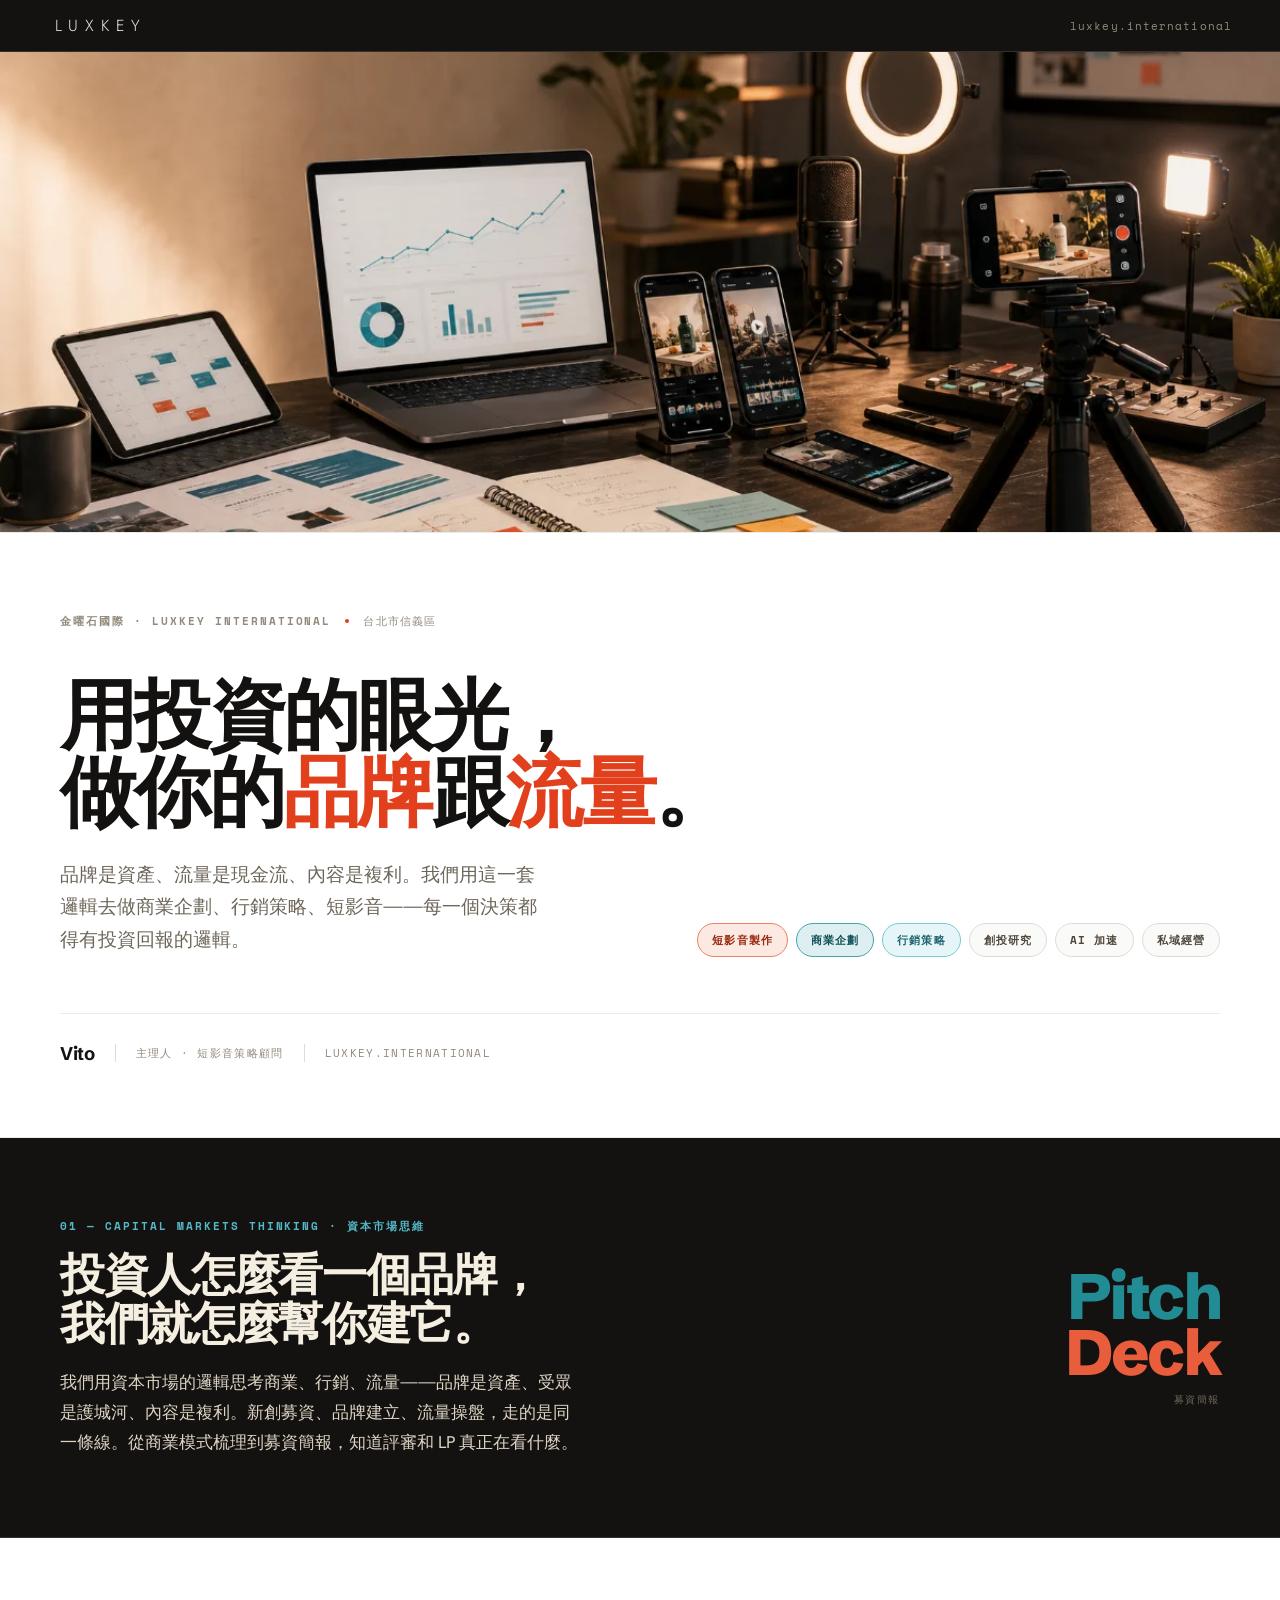
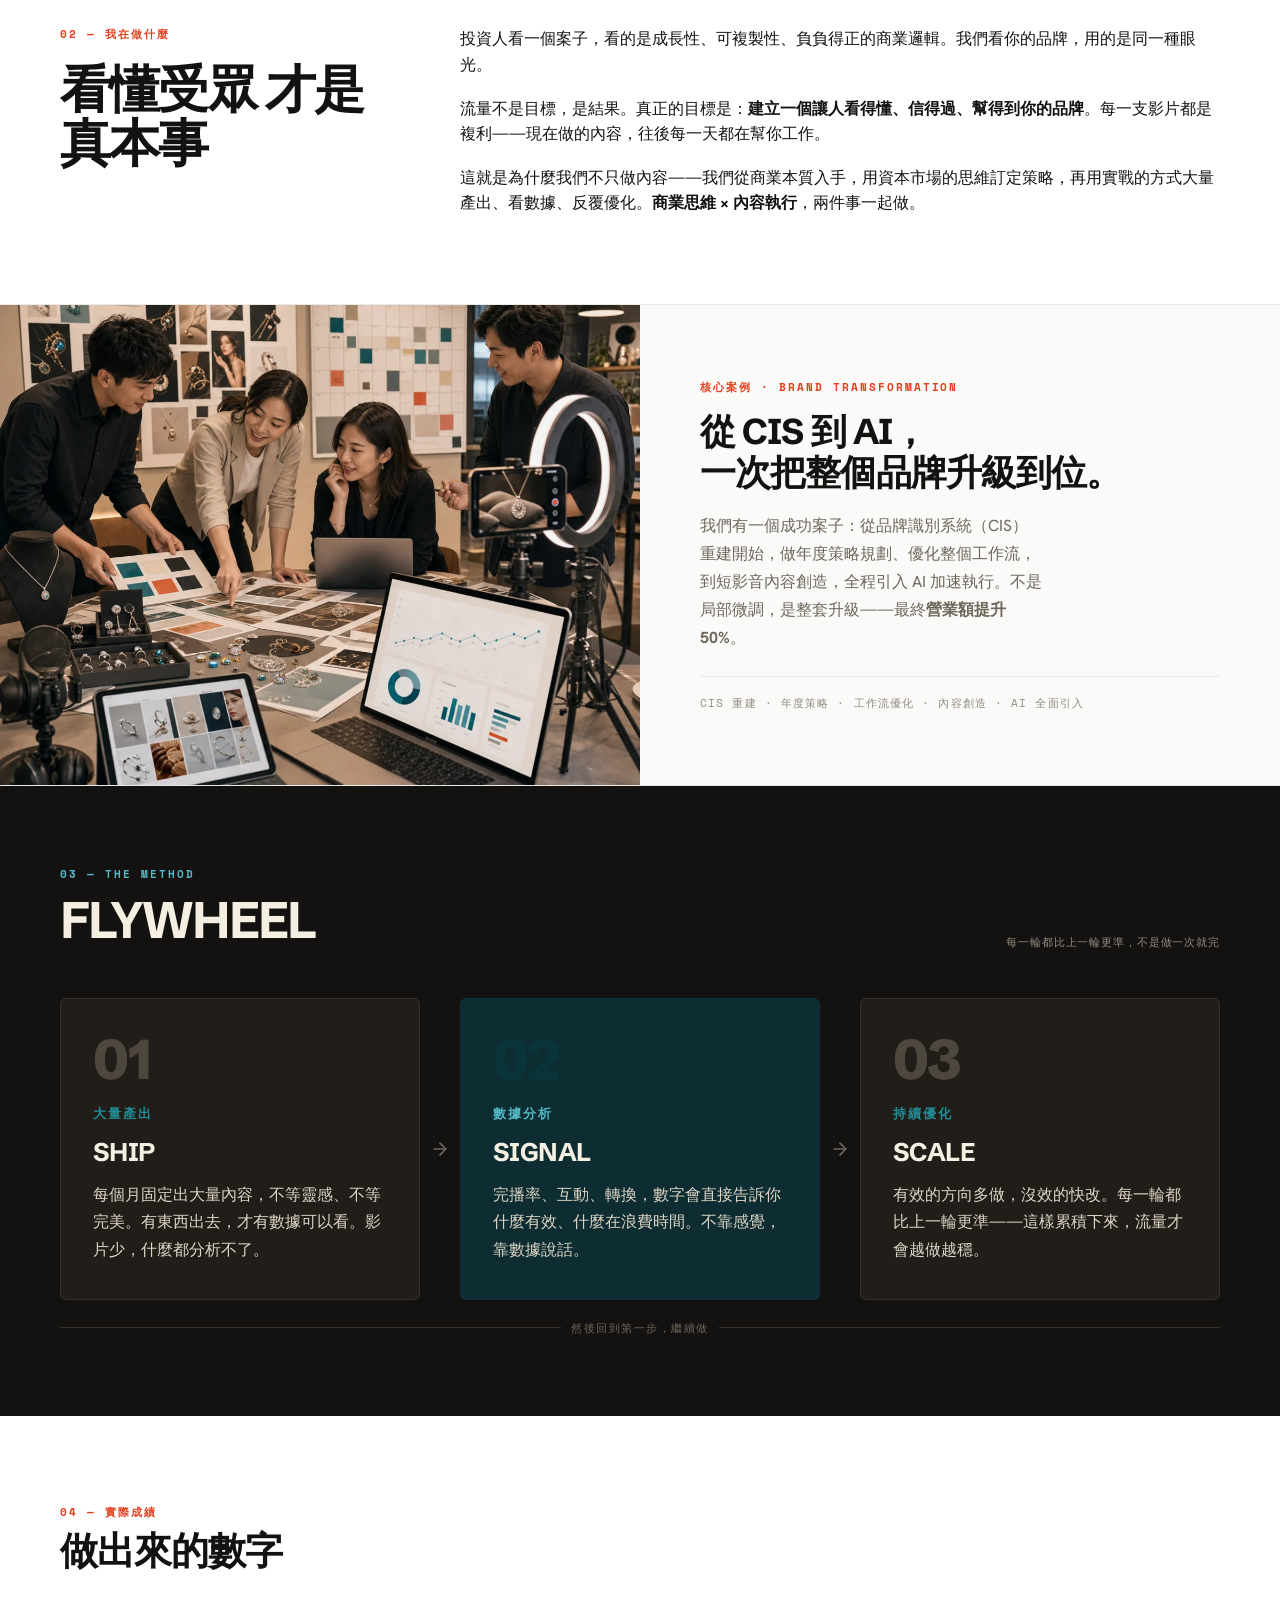
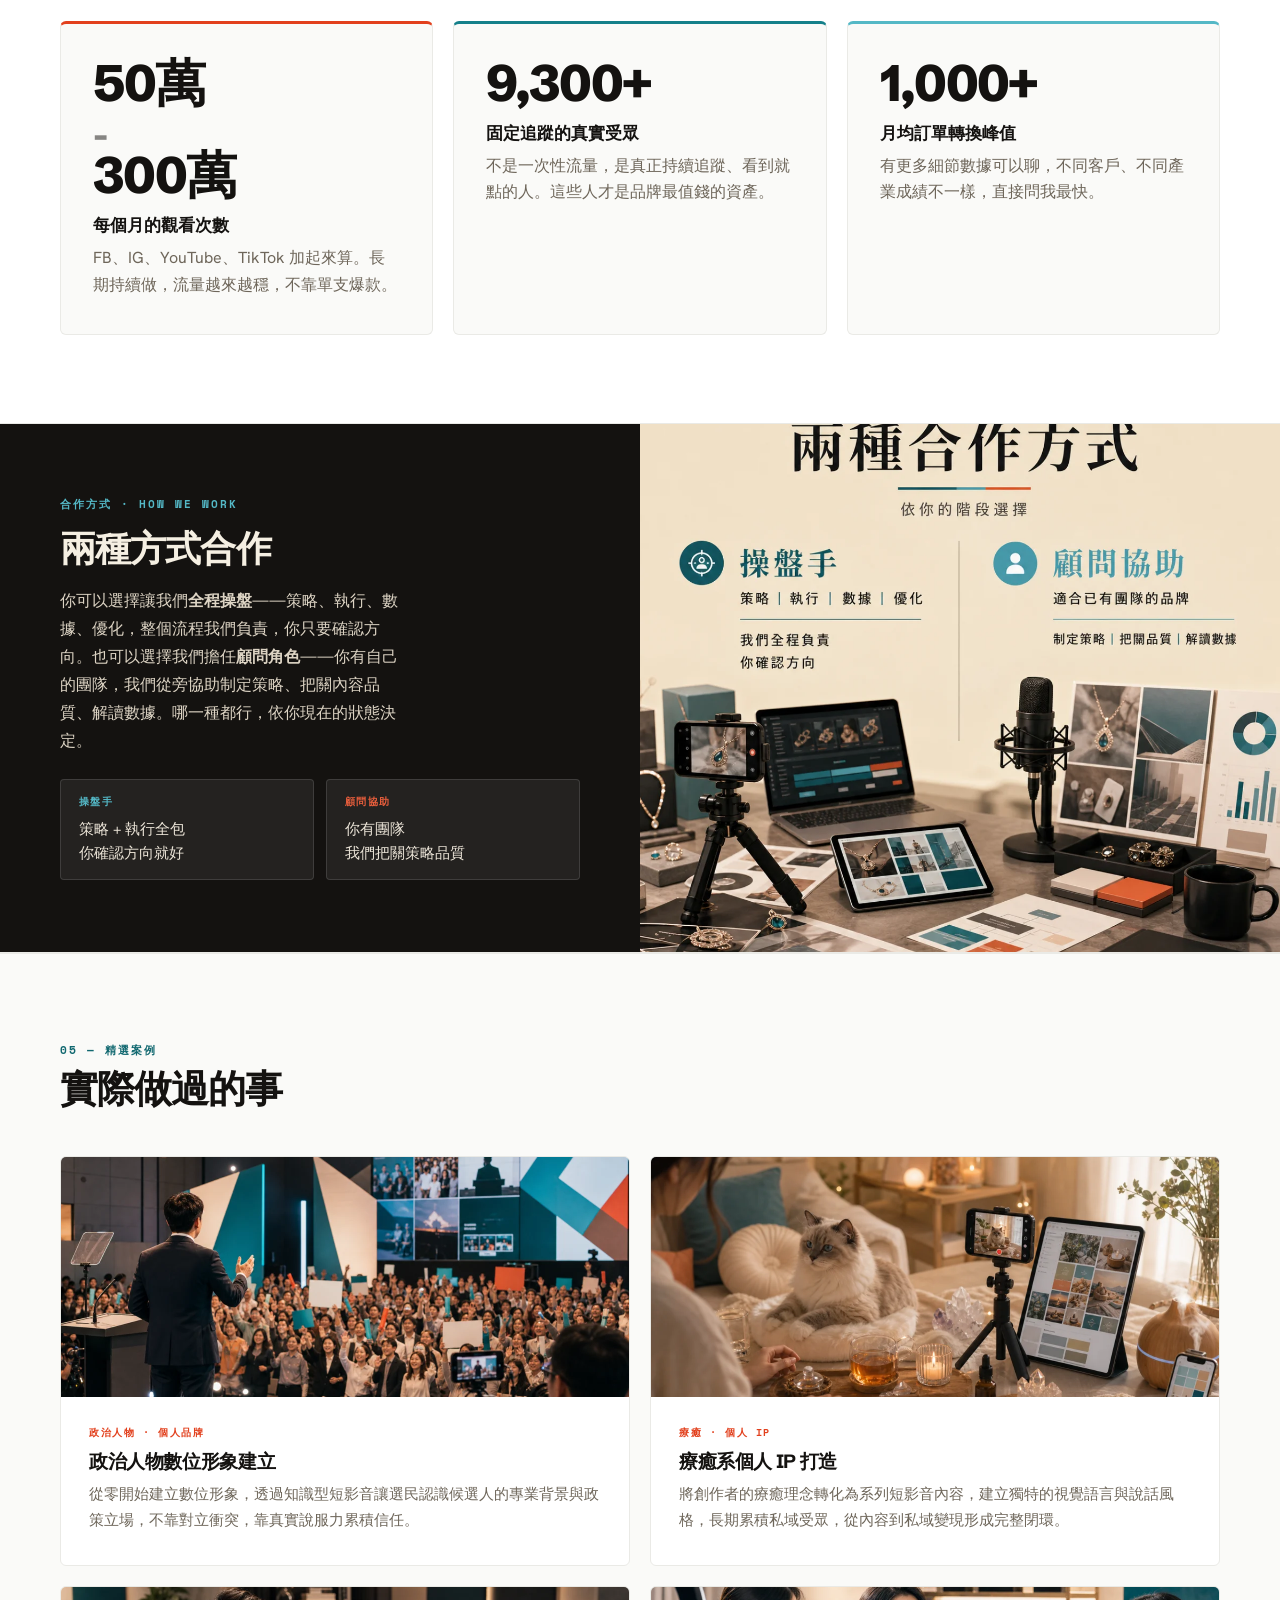
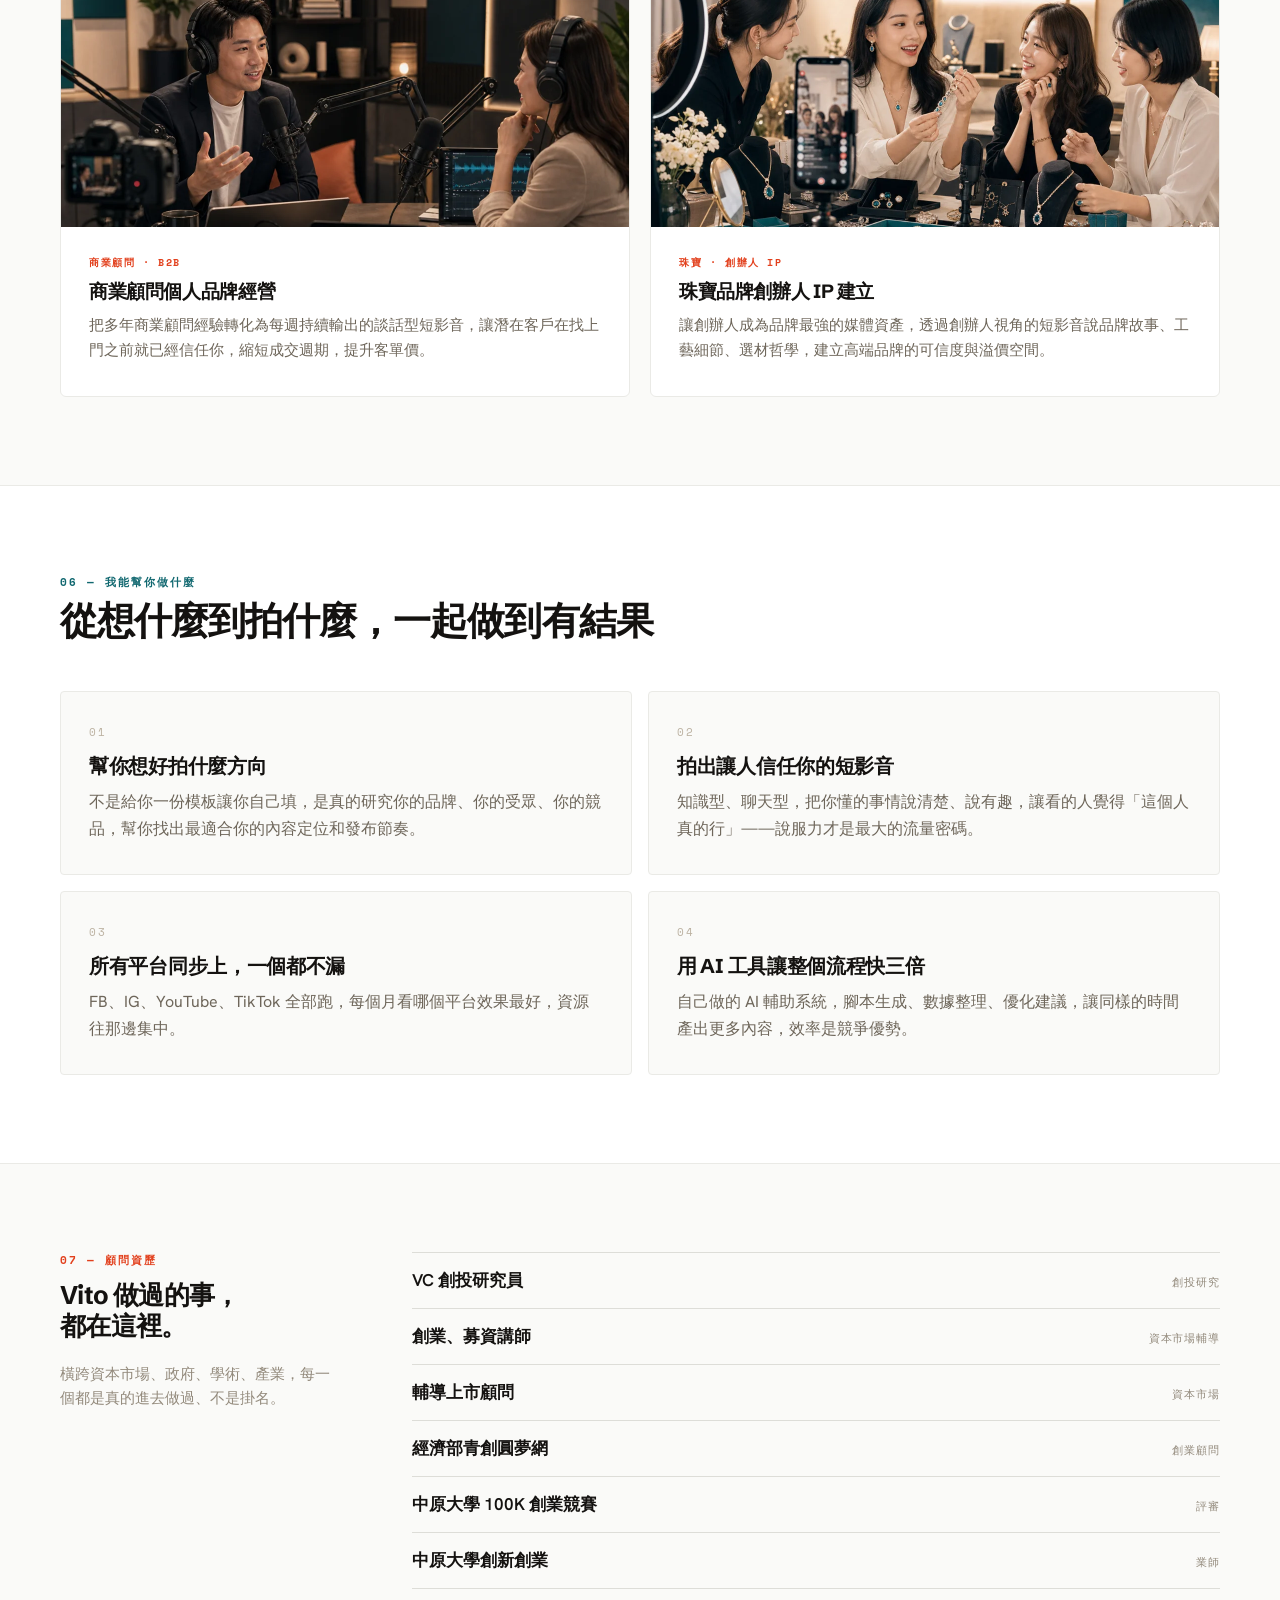
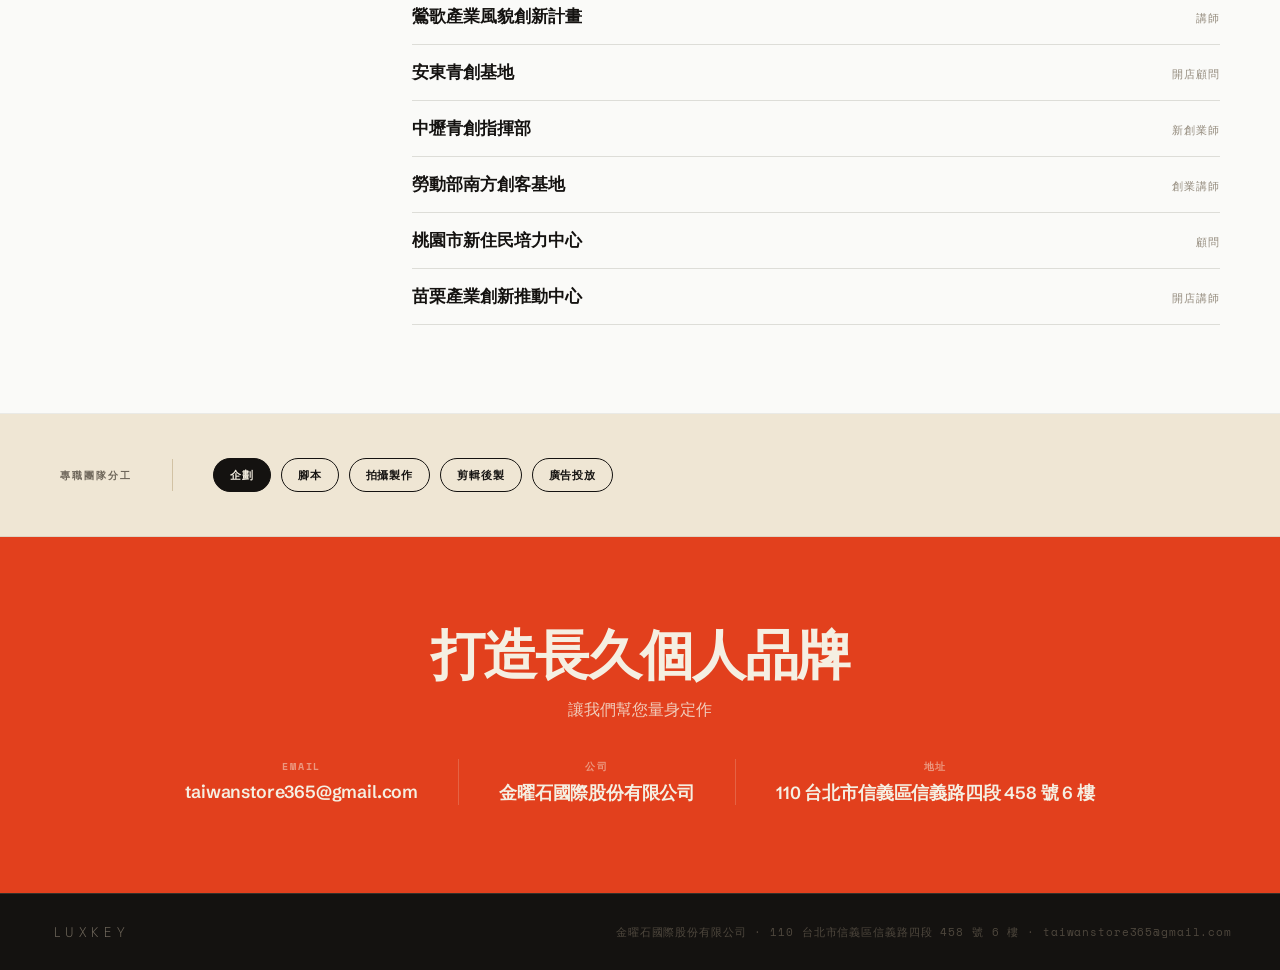
==== Vito - 個人簡歷-print.html @ 3314f4e6 "Add Vito 個人簡歷 single-page resume (LUXKEY design) Implements the handoff design for Vito's personal r" ====
<!DOCTYPE html>
<html lang="zh-TW">
<head>
  <meta charset="utf-8">
  <meta name="viewport" content="width=device-width, initial-scale=1">
  <title>Vito · 短影音策略顧問 · LUXKEY</title>
  <link rel="stylesheet" href="colors_and_type.css">
  <script src="image-slot.js"></script>
  <style>
    *, *::before, *::after { box-sizing: border-box; margin: 0; padding: 0; }
    html { scroll-behavior: smooth; }
    body { background: #fff; color: var(--ink-900); font-family: var(--font-sans); -webkit-font-smoothing: antialiased; }
    a { color: inherit; text-decoration: none; }

    /* MASTHEAD */
    .masthead { background: var(--ink-900); height: 52px; padding: 0 48px; display: flex; align-items: center; justify-content: space-between; border-bottom: 1px solid var(--ink-700); }
    .masthead__wm { font-family: var(--font-logo); font-weight: 300; font-size: 16px; letter-spacing: 0.42em; text-indent: 0.42em; color: var(--cream-50); }
    .masthead__link { font-family: var(--font-mono); font-size: 11px; letter-spacing: 0.10em; color: var(--ink-400); }

    /* HERO */
    .hero { padding: 80px 48px 72px; background: #fff; border-bottom: 1px solid #EAEAE6; }
    .hero__inner { max-width: 1160px; margin: 0 auto; }
    .hero__eyebrow { display: flex; align-items: center; gap: 14px; margin-bottom: 48px; }
    .hero__co { font-family: var(--font-mono); font-size: 11px; font-weight: 700; letter-spacing: 0.18em; text-transform: uppercase; color: var(--ink-400); }
    .hero__dot { width: 4px; height: 4px; border-radius: 50%; background: var(--vermillion-500); flex-shrink: 0; }
    .hero__loc { font-family: var(--font-mono); font-size: 11px; letter-spacing: 0.10em; color: var(--ink-400); }
    .hero__headline { font-family: var(--font-display); font-weight: 800; font-size: clamp(2.8rem, 6vw, 5.2rem); line-height: 1.0; letter-spacing: -0.035em; color: var(--ink-900); margin-bottom: 28px; max-width: 18ch; }
    .hero__headline em { font-style: normal; color: var(--vermillion-500); }
    .hero__mid { display: grid; grid-template-columns: 1fr 1fr; gap: 56px; align-items: end; margin-bottom: 56px; }
    .hero__sub { font-size: 19px; line-height: 1.72; color: var(--ink-500); max-width: 44ch; }
    .hero__tags { display: flex; flex-wrap: wrap; gap: 8px; justify-content: flex-end; align-items: flex-end; }
    .hero__principal { display: flex; align-items: center; gap: 20px; padding-top: 28px; border-top: 1px solid #EAEAE6; }
    .hero__principal-name { font-family: var(--font-display); font-weight: 700; font-size: 1.15rem; letter-spacing: -0.02em; color: var(--ink-900); }
    .hero__principal-sep { width: 1px; height: 18px; background: #DDDDD8; flex-shrink: 0; }
    .hero__principal-role { font-family: var(--font-mono); font-size: 11px; letter-spacing: 0.12em; text-transform: uppercase; color: var(--ink-400); }
    .tag { font-family: var(--font-mono); font-size: 11px; font-weight: 700; letter-spacing: 0.10em; text-transform: uppercase; padding: 8px 14px; border-radius: 999px; border: 1px solid #DDDDD8; color: var(--ink-600); background: #FAFAF8; }
    .tag--v { border-color: var(--vermillion-300); color: var(--vermillion-700); background: var(--vermillion-50); }
    .tag--t { border-color: var(--teal-300); color: var(--teal-700); background: var(--teal-50); }
    .tag--c { border-color: var(--cyan-300); color: var(--cyan-700); background: var(--cyan-50); }

    /* CAPITAL */
    .capital { background: var(--ink-900); padding: 80px 48px; border-bottom: 1px solid var(--ink-700); }
    .capital__inner { max-width: 1160px; margin: 0 auto; display: grid; grid-template-columns: 1fr 240px; gap: 72px; align-items: center; }
    .capital__label { font-family: var(--font-mono); font-size: 11px; font-weight: 700; letter-spacing: 0.18em; text-transform: uppercase; color: var(--cyan-400); margin-bottom: 16px; }
    .capital__title { font-family: var(--font-display); font-weight: 700; font-size: clamp(1.8rem, 3.5vw, 2.8rem); color: var(--cream-50); letter-spacing: -0.03em; line-height: 1.1; margin-bottom: 20px; }
    .capital__body { font-size: 17px; line-height: 1.75; color: var(--ink-200); max-width: 52ch; }
    .capital__mark { text-align: right; }
    .capital__mark-line { font-family: var(--font-display); font-weight: 800; font-size: clamp(3rem, 5vw, 4.4rem); letter-spacing: -0.04em; line-height: 0.88; display: block; }
    .capital__mark-sub { font-family: var(--font-mono); font-size: 10px; letter-spacing: 0.16em; text-transform: uppercase; color: var(--ink-500); margin-top: 12px; display: block; }

    /* ABOUT */
    .about { padding: 88px 48px; background: #fff; border-bottom: 1px solid #EAEAE6; }
    .about__inner { max-width: 1160px; margin: 0 auto; display: grid; grid-template-columns: 320px 1fr; gap: 80px; align-items: start; }
    .about__label { font-family: var(--font-mono); font-size: 11px; font-weight: 700; letter-spacing: 0.18em; text-transform: uppercase; color: var(--vermillion-500); margin-bottom: 20px; }
    .about__headline { font-family: var(--font-display); font-weight: 800; font-size: clamp(2.2rem, 4vw, 3.2rem); color: var(--ink-900); letter-spacing: -0.035em; line-height: 1.05; }
    .about__headline em { font-style: normal; color: var(--vermillion-500); }
    .about__text { font-size: 1.2rem; line-height: 1.8; color: var(--ink-600); }
    .about__text strong { color: var(--ink-900); font-weight: 700; }
    .about__text p + p { margin-top: 18px; }

    /* FEATURE BLOCK — 大圖 + 文字 */
    .feature { border-bottom: 1px solid #EAEAE6; }
    .feature__grid { display: grid; grid-template-columns: 1fr 1fr; min-height: 480px; }
    .feature__img { overflow: hidden; }
    .feature__copy { padding: 72px 60px; display: flex; flex-direction: column; justify-content: center; background: #FAFAF8; }
    .feature__copy--dark { background: var(--ink-900); }
    .feature__label { font-family: var(--font-mono); font-size: 11px; font-weight: 700; letter-spacing: 0.18em; text-transform: uppercase; color: var(--vermillion-500); margin-bottom: 16px; }
    .feature__copy--dark .feature__label { color: var(--cyan-400); }
    .feature__title { font-family: var(--font-display); font-weight: 700; font-size: clamp(1.6rem, 2.8vw, 2.4rem); letter-spacing: -0.025em; line-height: 1.15; color: var(--ink-900); margin-bottom: 18px; }
    .feature__copy--dark .feature__title { color: var(--cream-50); }
    .feature__body { font-size: 16px; line-height: 1.75; color: var(--ink-500); max-width: 38ch; }
    .feature__copy--dark .feature__body { color: var(--ink-200); }
    .feature__note { margin-top: 24px; font-family: var(--font-mono); font-size: 11px; letter-spacing: 0.10em; color: var(--ink-400); border-top: 1px solid #EAEAE6; padding-top: 18px; }
    .feature__copy--dark .feature__note { color: var(--ink-500); border-top-color: var(--ink-700); }

    /* PHOTO STRIP */
    .photos { background: var(--ink-900); border-top: 1px solid var(--ink-700); border-bottom: 1px solid var(--ink-700); overflow: hidden; }
    .photos__grid { display: grid; grid-template-columns: repeat(3, 1fr); height: 340px; }
    .photos__item { position: relative; overflow: hidden; }
    .photos__item + .photos__item { border-left: 1px solid var(--ink-700); }
    .photos__caption { position: absolute; bottom: 0; left: 0; right: 0; padding: 14px 20px; background: linear-gradient(to top, rgba(20,18,16,0.9) 0%, transparent 100%); font-family: var(--font-mono); font-size: 11px; font-weight: 700; letter-spacing: 0.14em; text-transform: uppercase; color: var(--ink-300); pointer-events: none; }

    /* PROCESS */
    .process { background: var(--ink-900); padding: 80px 48px; }
    .process__inner { max-width: 1160px; margin: 0 auto; }
    .process__header { display: flex; align-items: baseline; justify-content: space-between; margin-bottom: 48px; flex-wrap: wrap; gap: 12px; }
    .process__label { font-family: var(--font-mono); font-size: 11px; font-weight: 700; letter-spacing: 0.18em; text-transform: uppercase; color: var(--cyan-400); }
    .process__title { font-family: var(--font-display); font-weight: 700; font-size: clamp(1.5rem, 2.8vw, 2.2rem); color: var(--cream-50); letter-spacing: -0.025em; margin-top: 8px; }
    .process__note { font-family: var(--font-mono); font-size: 11px; letter-spacing: 0.08em; color: var(--ink-400); align-self: flex-end; }
    .loop { display: grid; grid-template-columns: 1fr 40px 1fr 40px 1fr; align-items: center; }
    .loop__arrow { display: flex; align-items: center; justify-content: center; color: var(--ink-500); }
    .loop__arrow svg { display: block; }
    .loop__step { background: var(--ink-800); border: 1px solid var(--ink-700); border-radius: 6px; padding: 36px 32px; }
    .loop__step--mid { background: #0D2D32; border-color: var(--teal-800); }
    .loop__n { font-family: var(--font-display); font-weight: 800; font-size: 3.5rem; line-height: 0.85; letter-spacing: -0.04em; color: var(--ink-600); margin-bottom: 20px; }
    .loop__step--mid .loop__n { color: var(--teal-800); }
    .loop__verb { font-family: var(--font-display); font-weight: 700; font-size: 1.6rem; color: var(--cream-50); letter-spacing: -0.02em; margin-bottom: 14px; }
    .loop__sub { font-family: var(--font-mono); font-size: 13px; font-weight: 700; letter-spacing: 0.16em; text-transform: uppercase; color: var(--teal-400); margin-bottom: 14px; }
    .loop__step--mid .loop__sub { color: var(--cyan-400); }
    .loop__desc { font-size: 16px; line-height: 1.7; color: var(--ink-200); }
    .loop__repeat { grid-column: 1 / -1; margin-top: 20px; text-align: center; font-family: var(--font-mono); font-size: 11px; letter-spacing: 0.14em; color: var(--ink-500); display: flex; align-items: center; justify-content: center; gap: 10px; }
    .loop__repeat::before, .loop__repeat::after { content: ''; flex: 1; height: 1px; background: var(--ink-700); }

    /* RESULTS */
    .results { background: #fff; padding: 88px 48px; border-bottom: 1px solid #EAEAE6; }
    .results__inner { max-width: 1160px; margin: 0 auto; }
    .results__header { margin-bottom: 48px; }
    .results__label { font-family: var(--font-mono); font-size: 11px; font-weight: 700; letter-spacing: 0.18em; text-transform: uppercase; color: var(--vermillion-500); margin-bottom: 8px; }
    .results__title { font-family: var(--font-display); font-weight: 700; font-size: clamp(1.6rem, 3vw, 2.4rem); color: var(--ink-900); letter-spacing: -0.025em; }
    .result-grid { display: grid; grid-template-columns: repeat(3, 1fr); gap: 20px; }
    .result-card { background: #FAFAF8; border: 1px solid #EAEAE6; border-radius: 6px; padding: 36px 32px; border-top: 3px solid var(--vermillion-500); }
    .result-card--t { border-top-color: var(--teal-500); }
    .result-card--c { border-top-color: var(--cyan-400); }
    .result-card__num { font-family: var(--font-display); font-weight: 800; font-size: clamp(2.4rem, 4vw, 3.6rem); letter-spacing: -0.04em; line-height: 0.9; color: var(--ink-900); margin-bottom: 16px; }
    .result-card__what { font-weight: 700; font-size: 17px; color: var(--ink-900); margin-bottom: 8px; }
    .result-card__how { font-size: 16px; line-height: 1.65; color: var(--ink-500); }

    /* CASE STUDIES */
    .cases { background: #FAFAF8; padding: 88px 48px; border-top: 1px solid #EAEAE6; border-bottom: 1px solid #EAEAE6; }
    .cases__inner { max-width: 1160px; margin: 0 auto; }
    .cases__header { margin-bottom: 44px; }
    .cases__label { font-family: var(--font-mono); font-size: 11px; font-weight: 700; letter-spacing: 0.18em; text-transform: uppercase; color: var(--teal-600); margin-bottom: 8px; }
    .cases__title { font-family: var(--font-display); font-weight: 700; font-size: clamp(1.6rem, 3vw, 2.4rem); color: var(--ink-900); letter-spacing: -0.025em; }
    .cases__grid { display: grid; grid-template-columns: 1fr 1fr; gap: 20px; }
    .case-card { background: #fff; border: 1px solid #EAEAE6; border-radius: 6px; overflow: hidden; }
    .case-card__img { overflow: hidden; height: 240px; }
    .case-card__body { padding: 28px 28px 32px; }
    .case-card__tag { font-family: var(--font-mono); font-size: 10px; font-weight: 700; letter-spacing: 0.16em; text-transform: uppercase; color: var(--vermillion-500); margin-bottom: 10px; }
    .case-card__title { font-family: var(--font-display); font-weight: 700; font-size: 1.2rem; color: var(--ink-900); letter-spacing: -0.02em; margin-bottom: 10px; }
    .case-card__desc { font-size: 15px; line-height: 1.7; color: var(--ink-500); }

    /* SERVICES */
    .services { background: #fff; padding: 88px 48px; border-bottom: 1px solid #EAEAE6; }
    .services__inner { max-width: 1160px; margin: 0 auto; }
    .services__header { margin-bottom: 48px; }
    .services__label { font-family: var(--font-mono); font-size: 11px; font-weight: 700; letter-spacing: 0.18em; text-transform: uppercase; color: var(--teal-600); margin-bottom: 8px; }
    .services__title { font-family: var(--font-display); font-weight: 700; font-size: clamp(1.6rem, 3vw, 2.4rem); color: var(--ink-900); letter-spacing: -0.025em; }
    .svc-grid { display: grid; grid-template-columns: repeat(2, 1fr); gap: 16px; }
    .svc { background: #FAFAF8; border: 1px solid #EAEAE6; border-radius: 4px; padding: 32px 28px; transition: transform 0.18s var(--ease-out), box-shadow 0.18s var(--ease-out); }
    .svc:hover { transform: translateY(-2px); box-shadow: var(--shadow-md); }
    .svc__num { font-family: var(--font-mono); font-size: 11px; letter-spacing: 0.14em; color: var(--ink-300); margin-bottom: 14px; }
    .svc__title { font-family: var(--font-display); font-weight: 700; font-size: 1.25rem; color: var(--ink-900); letter-spacing: -0.015em; margin-bottom: 10px; }
    .svc__body { font-size: 16px; line-height: 1.7; color: var(--ink-500); }

    /* CREDENTIALS */
    .credentials { background: #FAFAF8; padding: 88px 48px; border-bottom: 1px solid #EAEAE6; }
    .credentials__inner { max-width: 1160px; margin: 0 auto; display: grid; grid-template-columns: 280px 1fr; gap: 72px; align-items: start; }
    .credentials__label { font-family: var(--font-mono); font-size: 11px; font-weight: 700; letter-spacing: 0.18em; text-transform: uppercase; color: var(--vermillion-500); margin-bottom: 12px; }
    .credentials__title { font-family: var(--font-display); font-weight: 700; font-size: 1.6rem; line-height: 1.2; color: var(--ink-900); letter-spacing: -0.025em; }
    .credentials__note { margin-top: 20px; font-size: 15px; line-height: 1.65; color: var(--ink-400); }
    .cred-list { list-style: none; }
    .cred-item { display: grid; grid-template-columns: 1fr auto; gap: 20px; align-items: baseline; padding: 16px 0; border-bottom: 1px solid #DDDDD8; }
    .cred-item:first-child { border-top: 1px solid #DDDDD8; }
    .cred-name { font-weight: 600; font-size: 17px; color: var(--ink-900); }
    .cred-role { font-family: var(--font-mono); font-size: 11px; letter-spacing: 0.08em; color: var(--ink-400); text-align: right; white-space: nowrap; }

    /* TEAM */
    .team { background: var(--cream-100); padding: 44px 48px; border-bottom: 1px solid #DDD4C4; }
    .team__inner { max-width: 1160px; margin: 0 auto; display: flex; align-items: center; gap: 40px; }
    .team__label { font-family: var(--font-mono); font-size: 10px; font-weight: 700; letter-spacing: 0.20em; text-transform: uppercase; color: var(--ink-500); white-space: nowrap; flex-shrink: 0; }
    .team__sep { width: 1px; height: 32px; background: var(--cream-300); flex-shrink: 0; }
    .team__roles { display: flex; flex-wrap: wrap; gap: 10px; flex: 1; }
    .role-tag { font-family: var(--font-mono); font-size: 11px; font-weight: 700; letter-spacing: 0.08em; text-transform: uppercase; padding: 8px 16px; border-radius: 999px; border: 1px solid var(--ink-900); color: var(--ink-900); background: transparent; }
    .role-tag--fill { background: var(--ink-900); color: var(--cream-50); }

    /* CTA */
    .cta-band { background: var(--vermillion-500); padding: 88px 48px; text-align: center; }
    .cta-band__head { font-family: var(--font-display); font-weight: 700; font-size: clamp(2rem, 4.5vw, 3.4rem); color: var(--paper); letter-spacing: -0.03em; line-height: 1.1; max-width: 24ch; margin: 0 auto 12px; }
    .cta-band__sub { font-size: 16px; color: rgba(245,239,226,0.8); margin-bottom: 36px; }
    .cta-contact { display: flex; flex-wrap: wrap; justify-content: center; gap: 0; }
    .cta-contact__item { display: flex; flex-direction: column; align-items: center; gap: 7px; padding: 0 40px; }
    .cta-contact__item + .cta-contact__item { border-left: 1px solid rgba(245,239,226,0.2); }
    .cta-contact__label { font-family: var(--font-mono); font-size: 10px; font-weight: 700; letter-spacing: 0.18em; text-transform: uppercase; color: rgba(245,239,226,0.5); }
    .cta-contact__value { font-family: var(--font-display); font-weight: 600; font-size: 1.1rem; color: var(--paper); letter-spacing: -0.01em; }
    .cta-contact__value:hover { text-decoration: underline; text-underline-offset: 3px; }

    /* FOOTER */
    .footer { background: var(--ink-900); padding: 28px 48px; display: flex; align-items: center; justify-content: space-between; border-top: 1px solid var(--ink-700); }
    .footer__wm { font-family: var(--font-logo); font-weight: 300; font-size: 14px; letter-spacing: 0.40em; text-indent: 0.40em; color: var(--ink-500); }
    .footer__note { font-family: var(--font-mono); font-size: 11px; letter-spacing: 0.08em; color: var(--ink-600); }

    /* RESPONSIVE */
    @media (max-width: 900px) {
      .hero, .capital, .about, .process, .results, .cases, .services, .credentials, .team, .cta-band { padding-left: 24px; padding-right: 24px; }
      .masthead { padding: 0 24px; }
      .hero__mid { grid-template-columns: 1fr; gap: 28px; }
      .hero__tags { justify-content: flex-start; }
      .hero__principal { flex-wrap: wrap; gap: 12px; }
      .capital__inner { grid-template-columns: 1fr; gap: 28px; }
      .capital__mark { text-align: left; }
      .about__inner { grid-template-columns: 1fr; gap: 36px; }
      .feature__grid { grid-template-columns: 1fr; }
      .feature__img { height: 260px; }
      .feature__copy { padding: 48px 28px; }
      .photos__grid { grid-template-columns: 1fr; height: auto; }
      .loop { grid-template-columns: 1fr; }
      .loop__arrow { display: none; }
      .loop__step { border-radius: 0; border-left: none; border-right: none; border-top: none; }
      .loop__step:first-child { border-radius: 6px 6px 0 0; border-top: 1px solid var(--ink-700); }
      .loop__step:last-child { border-radius: 0 0 6px 6px; }
      .result-grid { grid-template-columns: 1fr; }
      .cases__grid { grid-template-columns: 1fr; }
      .svc-grid { grid-template-columns: 1fr; }
      .credentials__inner { grid-template-columns: 1fr; gap: 36px; }
      .team__inner { flex-direction: column; align-items: flex-start; gap: 16px; }
      .team__sep { display: none; }
      .cta-contact { gap: 24px; }
      .cta-contact__item { border-left: none; padding: 0; }
      .footer { flex-direction: column; gap: 10px; text-align: center; }
    }
  </style>
</head>
<body>

  <!-- MASTHEAD -->
  <header class="masthead">
    <span class="masthead__wm">LUXKEY</span>
    <span class="masthead__link">luxkey.international</span>
  </header>

  <!-- BANNER -->
  <div style="width:100%;overflow:hidden;border-bottom:1px solid #EAEAE6;line-height:0;">
    <image-slot id="banner-main" style="width:100%;height:480px;" shape="rect"
      placeholder="主視覺 Banner — 拖曳 AI 圖片到這裡（建議橫式寬幅圖）"></image-slot>
  </div>

  <!-- HERO -->
  <section class="hero">
    <div class="hero__inner">
      <div class="hero__eyebrow">
        <span class="hero__co">金曜石國際 · LUXKEY International</span>
        <div class="hero__dot"></div>
        <span class="hero__loc">台北市信義區</span>
      </div>
      <h1 class="hero__headline">用投資的眼光，<br>做你的<em>品牌</em>跟<em>流量</em>。</h1>
      <div class="hero__mid">
        <p class="hero__sub">品牌是資產、流量是現金流、內容是複利。我們用這一套邏輯去做商業企劃、行銷策略、短影音——每一個決策都得有投資回報的邏輯。</p>
        <div class="hero__tags">
          <span class="tag tag--v">短影音製作</span>
          <span class="tag tag--t">商業企劃</span>
          <span class="tag tag--c">行銷策略</span>
          <span class="tag">創投研究</span>
          <span class="tag">AI 加速</span>
          <span class="tag">私域經營</span>
        </div>
      </div>
      <div class="hero__principal">
        <span class="hero__principal-name">Vito</span>
        <div class="hero__principal-sep"></div>
        <span class="hero__principal-role">主理人 · 短影音策略顧問</span>
        <div class="hero__principal-sep"></div>
        <span class="hero__principal-role">luxkey.international</span>
      </div>
    </div>
  </section>

  <!-- CAPITAL MARKETS -->
  <section class="capital">
    <div class="capital__inner">
      <div>
        <div class="capital__label">01 — CAPITAL MARKETS THINKING · 資本市場思維</div>
        <h2 class="capital__title">投資人怎麼看一個品牌，<br>我們就怎麼幫你建它。</h2>
        <p class="capital__body">我們用資本市場的邏輯思考商業、行銷、流量——品牌是資產、受眾是護城河、內容是複利。新創募資、品牌建立、流量操盤，走的是同一條線。從商業模式梳理到募資簡報，知道評審和 LP 真正在看什麼。</p>
      </div>
      <div class="capital__mark">
        <span class="capital__mark-line" style="color:var(--teal-400);">Pitch</span>
        <span class="capital__mark-line" style="color:var(--vermillion-400);">Deck</span>
        <span class="capital__mark-sub">募資簡報</span>
      </div>
    </div>
  </section>

  <!-- ABOUT -->
  <section class="about">
    <div class="about__inner">
      <div>
        <div class="about__label">02 — 我在做什麼</div>
        <h2 class="about__headline">看懂受眾
才是真本事</h2>
      </div>
      <div class="about__text">
        <p>投資人看一個案子，看的是成長性、可複製性、負負得正的商業邏輯。我們看你的品牌，用的是同一種眼光。</p>
        <p>流量不是目標，是結果。真正的目標是：<strong>建立一個讓人看得懂、信得過、幫得到你的品牌</strong>。每一支影片都是複利——現在做的內容，往後每一天都在幫你工作。</p>
        <p>這就是為什麼我們不只做內容——我們從商業本質入手，用資本市場的思維訂定策略，再用實戰的方式大量產出、看數據、反覆優化。<strong>商業思維 × 內容執行</strong>，兩件事一起做。</p>
      </div>
    </div>
  </section>

  <!-- FEATURE 1 — 核心故事 -->
  <div class="feature">
    <div class="feature__grid">
      <div class="feature__img">
        <image-slot id="feature-a-img" style="width:100%;height:100%;min-height:480px;" shape="rect"
          placeholder="品牌改造案例圖片 — 拖曳 AI 圖片到這裡"></image-slot>
      </div>
      <div class="feature__copy">
        <div class="feature__label">核心案例 · Brand Transformation</div>
        <h3 class="feature__title">從 CIS 到 AI，<br>一次把整個品牌升級到位。</h3>
        <p class="feature__body">我們有一個成功案子：從品牌識別系統（CIS）重建開始，做年度策略規劃、優化整個工作流，到短影音內容創造，全程引入 AI 加速執行。不是局部微調，是整套升級——最終<strong>營業額提升 50%</strong>。</p>
        <div class="feature__note">CIS 重建 · 年度策略 · 工作流優化 · 內容創造 · AI 全面引入</div>
      </div>
    </div>
  </div>

  <!-- PROCESS LOOP -->
  <section class="process">
    <div class="process__inner">
      <div class="process__header">
        <div>
          <div class="process__label">03 — THE METHOD</div>
          <h2 class="process__title" style="font-size:clamp(2rem,4vw,3.2rem);letter-spacing:-0.04em;">FLYWHEEL</h2>
        </div>
        <span class="process__note">每一輪都比上一輪更準，不是做一次就完</span>
      </div>
      <div class="loop">
        <div class="loop__step">
          <div class="loop__n">01</div>
          <div class="loop__sub">大量產出</div>
          <h3 class="loop__verb">SHIP</h3>
          <p class="loop__desc">每個月固定出大量內容，不等靈感、不等完美。有東西出去，才有數據可以看。影片少，什麼都分析不了。</p>
        </div>
        <div class="loop__arrow">
          <svg width="20" height="20" viewBox="0 0 24 24" fill="none" stroke="currentColor" stroke-width="2" stroke-linecap="round" stroke-linejoin="round"><path d="M5 12h14"></path><path d="m12 5 7 7-7 7"></path></svg>
        </div>
        <div class="loop__step loop__step--mid">
          <div class="loop__n">02</div>
          <div class="loop__sub">數據分析</div>
          <h3 class="loop__verb">SIGNAL</h3>
          <p class="loop__desc">完播率、互動、轉換，數字會直接告訴你什麼有效、什麼在浪費時間。不靠感覺，靠數據說話。</p>
        </div>
        <div class="loop__arrow">
          <svg width="20" height="20" viewBox="0 0 24 24" fill="none" stroke="currentColor" stroke-width="2" stroke-linecap="round" stroke-linejoin="round"><path d="M5 12h14"></path><path d="m12 5 7 7-7 7"></path></svg>
        </div>
        <div class="loop__step">
          <div class="loop__n">03</div>
          <div class="loop__sub">持續優化</div>
          <h3 class="loop__verb">SCALE</h3>
          <p class="loop__desc">有效的方向多做，沒效的快改。每一輪都比上一輪更準——這樣累積下來，流量才會越做越穩。</p>
        </div>
        <div class="loop__repeat">然後回到第一步，繼續做</div>
      </div>
    </div>
  </section>

  <!-- RESULTS -->
  <section class="results">
    <div class="results__inner">
      <div class="results__header">
        <div class="results__label">04 — 實際成績</div>
        <h2 class="results__title">做出來的數字</h2>
      </div>
      <div class="result-grid">
        <div class="result-card">
          <div class="result-card__num">50萬<br><span style="font-size:0.6em;opacity:0.5;">–</span><br>300萬</div>
          <div class="result-card__what">每個月的觀看次數</div>
          <p class="result-card__how">FB、IG、YouTube、TikTok 加起來算。長期持續做，流量越來越穩，不靠單支爆款。</p>
        </div>
        <div class="result-card result-card--t">
          <div class="result-card__num">9,300+</div>
          <div class="result-card__what">固定追蹤的真實受眾</div>
          <p class="result-card__how">不是一次性流量，是真正持續追蹤、看到就點的人。這些人才是品牌最值錢的資產。</p>
        </div>
        <div class="result-card result-card--c">
          <div class="result-card__num">1,000+</div>
          <div class="result-card__what">月均訂單轉換峰值</div>
          <p class="result-card__how">有更多細節數據可以聊，不同客戶、不同產業成績不一樣，直接問我最快。</p>
        </div>
      </div>
    </div>
  </section>

  <!-- FEATURE 2 — 合作方式 -->
  <div class="feature">
    <div class="feature__grid">
      <div class="feature__copy feature__copy--dark">
        <div class="feature__label">合作方式 · How We Work</div>
        <h3 class="feature__title">兩種方式合作
</h3>
        <p class="feature__body">你可以選擇讓我們<strong>全程操盤</strong>——策略、執行、數據、優化，整個流程我們負責，你只要確認方向。也可以選擇我們擔任<strong>顧問角色</strong>——你有自己的團隊，我們從旁協助制定策略、把關內容品質、解讀數據。哪一種都行，依你現在的狀態決定。</p>
        <div style="display:flex;gap:12px;margin-top:24px;flex-wrap:wrap;">
          <div style="background:rgba(255,255,255,0.07);border:1px solid rgba(255,255,255,0.12);border-radius:4px;padding:14px 18px;flex:1;min-width:140px;">
            <div style="font-family:var(--font-mono);font-size:10px;font-weight:700;letter-spacing:0.14em;text-transform:uppercase;color:var(--cyan-400);margin-bottom:8px;">操盤手</div>
            <div style="font-size:15px;line-height:1.6;color:var(--ink-100);">策略 + 執行全包<br>你確認方向就好</div>
          </div>
          <div style="background:rgba(255,255,255,0.07);border:1px solid rgba(255,255,255,0.12);border-radius:4px;padding:14px 18px;flex:1;min-width:140px;">
            <div style="font-family:var(--font-mono);font-size:10px;font-weight:700;letter-spacing:0.14em;text-transform:uppercase;color:var(--vermillion-400);margin-bottom:8px;">顧問協助</div>
            <div style="font-size:15px;line-height:1.6;color:var(--ink-100);">你有團隊<br>我們把關策略品質</div>
          </div>
        </div>
      </div>
      <div class="feature__img">
        <image-slot id="feature-b-img" style="width:100%;height:100%;min-height:480px;" shape="rect"
          placeholder="合作方式圖片 — 拖曳 AI 圖片到這裡"></image-slot>
      </div>
    </div>
  </div>

  <!-- CASE STUDIES -->
  <section class="cases">
    <div class="cases__inner">
      <div class="cases__header">
        <div class="cases__label">05 — 精選案例</div>
        <h2 class="cases__title">實際做過的事</h2>
      </div>
      <div class="cases__grid">
        <div class="case-card">
          <div class="case-card__img">
            <image-slot id="case-a-img" style="width:100%;height:240px;" shape="rect"
              placeholder="政治人物案例圖片 — 拖曳到這裡"></image-slot>
          </div>
          <div class="case-card__body">
            <div class="case-card__tag">政治人物 · 個人品牌</div>
            <h3 class="case-card__title">政治人物數位形象建立</h3>
            <p class="case-card__desc">從零開始建立數位形象，透過知識型短影音讓選民認識候選人的專業背景與政策立場，不靠對立衝突，靠真實說服力累積信任。</p>
          </div>
        </div>
        <div class="case-card">
          <div class="case-card__img">
            <image-slot id="case-b-img" style="width:100%;height:240px;" shape="rect"
              placeholder="療癒個人 IP 案例圖片 — 拖曳到這裡"></image-slot>
          </div>
          <div class="case-card__body">
            <div class="case-card__tag">療癒 · 個人 IP</div>
            <h3 class="case-card__title">療癒系個人 IP 打造</h3>
            <p class="case-card__desc">將創作者的療癒理念轉化為系列短影音內容，建立獨特的視覺語言與說話風格，長期累積私域受眾，從內容到私域變現形成完整閉環。</p>
          </div>
        </div>
        <div class="case-card">
          <div class="case-card__img">
            <image-slot id="case-c-img" style="width:100%;height:240px;" shape="rect"
              placeholder="商業顧問案例圖片 — 拖曳到這裡"></image-slot>
          </div>
          <div class="case-card__body">
            <div class="case-card__tag">商業顧問 · B2B</div>
            <h3 class="case-card__title">商業顧問個人品牌經營</h3>
            <p class="case-card__desc">把多年商業顧問經驗轉化為每週持續輸出的談話型短影音，讓潛在客戶在找上門之前就已經信任你，縮短成交週期，提升客單價。</p>
          </div>
        </div>
        <div class="case-card">
          <div class="case-card__img">
            <image-slot id="case-d-img" style="width:100%;height:240px;" shape="rect"
              placeholder="珠寶創辦人 IP 案例圖片 — 拖曳到這裡"></image-slot>
          </div>
          <div class="case-card__body">
            <div class="case-card__tag">珠寶 · 創辦人 IP</div>
            <h3 class="case-card__title">珠寶品牌創辦人 IP 建立</h3>
            <p class="case-card__desc">讓創辦人成為品牌最強的媒體資產，透過創辦人視角的短影音說品牌故事、工藝細節、選材哲學，建立高端品牌的可信度與溢價空間。</p>
          </div>
        </div>
      </div>
    </div>
  </section>

  <!-- SERVICES -->
  <section class="services">
    <div class="services__inner">
      <div class="services__header">
        <div class="services__label">06 — 我能幫你做什麼</div>
        <h2 class="services__title">從想什麼到拍什麼，一起做到有結果</h2>
      </div>
      <div class="svc-grid">
        <div class="svc">
          <div class="svc__num">01</div>
          <h3 class="svc__title">幫你想好拍什麼方向</h3>
          <p class="svc__body">不是給你一份模板讓你自己填，是真的研究你的品牌、你的受眾、你的競品，幫你找出最適合你的內容定位和發布節奏。</p>
        </div>
        <div class="svc">
          <div class="svc__num">02</div>
          <h3 class="svc__title">拍出讓人信任你的短影音</h3>
          <p class="svc__body">知識型、聊天型，把你懂的事情說清楚、說有趣，讓看的人覺得「這個人真的行」——說服力才是最大的流量密碼。</p>
        </div>
        <div class="svc">
          <div class="svc__num">03</div>
          <h3 class="svc__title">所有平台同步上，一個都不漏</h3>
          <p class="svc__body">FB、IG、YouTube、TikTok 全部跑，每個月看哪個平台效果最好，資源往那邊集中。</p>
        </div>
        <div class="svc">
          <div class="svc__num">04</div>
          <h3 class="svc__title">用 AI 工具讓整個流程快三倍</h3>
          <p class="svc__body">自己做的 AI 輔助系統，腳本生成、數據整理、優化建議，讓同樣的時間產出更多內容，效率是競爭優勢。</p>
        </div>
      </div>
    </div>
  </section>

  <!-- CREDENTIALS -->
  <section class="credentials">
    <div class="credentials__inner">
      <div>
        <div class="credentials__label">07 — 顧問資歷</div>
        <h2 class="credentials__title">Vito 做過的事，<br>都在這裡。</h2>
        <p class="credentials__note">橫跨資本市場、政府、學術、產業，每一個都是真的進去做過、不是掛名。</p>
      </div>
      <ul class="cred-list">
        <li class="cred-item"><span class="cred-name">VC 創投研究員</span><span class="cred-role">創投研究</span></li>
        <li class="cred-item"><span class="cred-name">創業、募資講師</span><span class="cred-role">資本市場輔導</span></li>
        <li class="cred-item"><span class="cred-name">輔導上市顧問</span><span class="cred-role">資本市場</span></li>
        <li class="cred-item"><span class="cred-name">經濟部青創圓夢網</span><span class="cred-role">創業顧問</span></li>
        <li class="cred-item"><span class="cred-name">中原大學 100K 創業競賽</span><span class="cred-role">評審</span></li>
        <li class="cred-item"><span class="cred-name">中原大學創新創業</span><span class="cred-role">業師</span></li>
        <li class="cred-item"><span class="cred-name">鶯歌產業風貌創新計畫</span><span class="cred-role">講師</span></li>
        <li class="cred-item"><span class="cred-name">安東青創基地</span><span class="cred-role">開店顧問</span></li>
        <li class="cred-item"><span class="cred-name">中壢青創指揮部</span><span class="cred-role">新創業師</span></li>
        <li class="cred-item"><span class="cred-name">勞動部南方創客基地</span><span class="cred-role">創業講師</span></li>
        <li class="cred-item"><span class="cred-name">桃園市新住民培力中心</span><span class="cred-role">顧問</span></li>
        <li class="cred-item"><span class="cred-name">苗栗產業創新推動中心</span><span class="cred-role">開店講師</span></li>
      </ul>
    </div>
  </section>

  <!-- TEAM -->
  <div class="team">
    <div class="team__inner">
      <div class="team__label">專職團隊分工</div>
      <div class="team__sep"></div>
      <div class="team__roles">
        <span class="role-tag role-tag--fill">企劃</span>
        <span class="role-tag">腳本</span>
        <span class="role-tag">拍攝製作</span>
        <span class="role-tag">剪輯後製</span>
        <span class="role-tag">廣告投放</span>
      </div>
    </div>
  </div>

  <!-- CTA -->
  <section class="cta-band">
    <h2 class="cta-band__head">打造長久個人品牌</h2>
    <p class="cta-band__sub">讓我們幫您量身定作</p>
    <div class="cta-contact">
      <div class="cta-contact__item">
        <span class="cta-contact__label">Email</span>
        <a href="mailto:taiwanstore365@gmail.com" class="cta-contact__value">taiwanstore365@gmail.com</a>
      </div>
      <div class="cta-contact__item">
        <span class="cta-contact__label">公司</span>
        <span class="cta-contact__value">金曜石國際股份有限公司</span>
      </div>
      <div class="cta-contact__item">
        <span class="cta-contact__label">地址</span>
        <span class="cta-contact__value">110 台北市信義區信義路四段 458 號 6 樓</span>
      </div>
    </div>
  </section>

  <!-- FOOTER -->
  <footer class="footer">
    <span class="footer__wm">LUXKEY</span>
    <span class="footer__note">金曜石國際股份有限公司 · 110 台北市信義區信義路四段 458 號 6 樓 · taiwanstore365@gmail.com</span>
  </footer>

<script>
(async () => {
  // Prepend so page-supplied @page / break rules (deck-stage's margin:0,
  // author CSS) keep source-order precedence over the baseline.
  const baseCss = document.createElement('style');
  baseCss.textContent = "@media print {\n  @page { margin: 0.5cm; }\n  html, body { print-color-adjust: exact; -webkit-print-color-adjust: exact; }\n  section, article, figure, table { break-inside: avoid; }\n  *, *::before, *::after {\n    animation-delay: -99s !important; animation-duration: .001s !important;\n    animation-iteration-count: 1 !important; animation-fill-mode: both !important;\n    animation-play-state: running !important; transition-duration: 0s !important;\n  }\n}";
  document.head.prepend(baseCss);
  if (document.readyState === 'loading') {
    await new Promise((r) => document.addEventListener('DOMContentLoaded', r, { once: true }));
  }
  let ds = document.querySelector('deck-stage');
  // whenDefined never resolves when nothing registers the element, so only
  // await it when a <deck-stage> tag exists (and race a timeout regardless).
  if (ds && !customElements.get('deck-stage')) {
    try {
      await Promise.race([
        customElements.whenDefined('deck-stage'),
        new Promise((r) => setTimeout(r, 3000)),
      ]);
    } catch (e) {}
    ds = document.querySelector('deck-stage');
  }
  // dc-runtime assigns window.DCLogic at init and mounts into #dc-root on
  // DOMContentLoaded; settle on that subtree so React has rendered before
  // print(). Non-DC pages fall through to weighing body.
  const isDc = !ds && 'DCLogic' in window;
  const settleRoot = ds || (isDc ? document.getElementById('dc-root') : null) || document.body;
  if (settleRoot) {
    // Weigh only content children — skip script/style/template so inline
    // Babel/CSS doesn't register as stable "content" before the framework
    // has mounted anything.
    const MEDIA = 'img,svg,canvas,video,picture,iframe,embed,object';
    const weigh = () => {
      let text = 0, media = 0;
      for (const c of settleRoot.children) {
        const t = c.tagName;
        if (t === 'SCRIPT' || t === 'STYLE' || t === 'TEMPLATE') continue;
        text += (c.textContent || '').trim().length;
        media += c.querySelectorAll(MEDIA).length + (c.matches(MEDIA) ? 1 : 0);
      }
      return text + media * 100;
    };
    // "Non-zero and stable" alone is not sufficient to mean rendered: generic
    // body can carry a static shell while async main content is pending, and
    // #dc-root can carry the root DC's static text while child refs are still
    // .sc-placeholder boxes. Gate generic on readyState 'complete', and never
    // accept stability while a dc-runtime placeholder is present.
    const isGeneric = settleRoot === document.body;
    const deadline = Date.now() + 15000;
    let last = -1, stable = 0;
    while (Date.now() < deadline) {
      const n = weigh();
      const ready =
        (!isGeneric || document.readyState === 'complete') &&
        !settleRoot.querySelector('.sc-placeholder');
      if (n > 0 && n === last && ready) { if (++stable >= 2) break; } else { stable = 0; }
      last = n;
      await new Promise((r) => setTimeout(r, 250));
    }
  }
  try { await document.fonts.ready; } catch (e) {}
  // Jump every animation to its end state so print() never captures a slide
  // mid-entrance. Ordering matters: the 0s-transition style must be live
  // BEFORE data-deck-active is set so attribute-keyed transitions don't
  // start a (now-0s) run from the pre-active base.
  const st = document.createElement('style');
  st.textContent = '*,*::before,*::after{animation-delay:-99s !important;animation-duration:.001s !important;animation-iteration-count:1 !important;animation-fill-mode:both !important;animation-play-state:running !important;transition-duration:0s !important}';
  document.head.appendChild(st);
  for (const d of document.querySelectorAll('deck-stage')) {
    for (const c of d.children) {
      const t = c.tagName;
      if (t === 'SCRIPT' || t === 'STYLE' || t === 'TEMPLATE') continue;
      c.setAttribute('data-deck-active', '');
    }
  }
  try {
    const sweep = () => {
      for (const a of document.getAnimations()) {
        try { a.finish(); } catch (e) {
          try { a.currentTime = (a.effect && a.effect.getComputedTiming().duration) || 0; a.pause(); } catch (e2) {}
        }
      }
    };
    sweep();
    await new Promise((r) => requestAnimationFrame(r));
    sweep();
    await new Promise((r) => requestAnimationFrame(r));
  } catch (e) {}
  setTimeout(() => { try { window.print(); } catch (e) {} }, 200);
})();
</script>
</body>
</html>
---- colors_and_type.css ----
/* ============================================================================
   LUXKEY INTERNATIONAL — colors_and_type.css
   The single source of truth for color + type tokens.
   Import this first in any Luxkey artifact:
     <link rel="stylesheet" href="colors_and_type.css">
   ----------------------------------------------------------------------------
   Brand in one line: an editorial, poster-grade, warm/cool color-block system.
   Vermillion x Teal high-contrast, on cream paper, anchored in ink.
   ============================================================================ */

/* ---- Fonts (Google-hosted; see README "VISUAL FOUNDATIONS" to self-host) ---- */
@import url('https://fonts.googleapis.com/css2?family=Schibsted+Grotesk:wght@400;500;600;700;800&family=Hanken+Grotesk:wght@400;500;600;700;800&family=Bodoni+Moda:ital,opsz,wght@0,6..96,400;0,6..96,500;1,6..96,400;1,6..96,500&family=Jost:wght@300;400;500&family=Allura&family=Space+Mono:wght@400;700&display=swap');

:root {
  /* ======================================================================
     1. CORE PALETTE  — the five brand anchors, pulled from the reference.
     ====================================================================== */
  --vermillion:   #E2401D;   /* primary — the shout. CTAs, key marks, blocks. */
  --teal:         #15808A;   /* secondary — the calm. cool fields, structure. */
  --cyan:         #54B8C6;   /* accent — the lift. highlights, links, charts.  */
  --cream:        #EFE6D4;   /* paper — the breath. default light surface.     */
  --ink:          #141210;   /* near-black — the ground. text, hard shadows.   */

  /* ---- Vermillion scale ---- */
  --vermillion-50:  #FBE9E2;
  --vermillion-100: #F7CFC2;
  --vermillion-200: #F0A88E;
  --vermillion-300: #EC8163;
  --vermillion-400: #E85E3C;
  --vermillion-500: #E2401D;   /* = --vermillion */
  --vermillion-600: #C23414;
  --vermillion-700: #99290F;
  --vermillion-800: #6E1E0C;
  --vermillion-900: #451308;

  /* ---- Teal scale ---- */
  --teal-50:  #DDEFF0;
  --teal-100: #B7DEE1;
  --teal-200: #7FC3C9;
  --teal-300: #45A4AC;
  --teal-400: #228C95;
  --teal-500: #15808A;   /* = --teal */
  --teal-600: #116870;
  --teal-700: #0D4F55;
  --teal-800: #093539;
  --teal-900: #052023;

  /* ---- Cyan scale ---- */
  --cyan-50:  #E6F6F8;
  --cyan-100: #CBEDF1;
  --cyan-200: #9CDCE4;
  --cyan-300: #75CBD6;
  --cyan-400: #54B8C6;   /* = --cyan */
  --cyan-500: #38A0AF;
  --cyan-600: #2A8492;
  --cyan-700: #20656F;

  /* ---- Cream / paper scale (warm neutrals) ---- */
  --paper:      #F5EFE2;   /* brightest surface, "fresh paper"   */
  --cream-50:   #F5EFE2;
  --cream-100:  #EFE6D4;   /* = --cream, default light bg          */
  --cream-200:  #E4D7BF;   /* hairlines on cream, muted fills      */
  --cream-300:  #D2C2A4;   /* borders, dividers on cream           */
  --cream-400:  #B6A483;   /* muted text on cream                  */

  /* ---- Ink scale (cool-warm greys toward near-black) ---- */
  --ink-900: #141210;   /* = --ink */
  --ink-800: #211E1A;
  --ink-700: #353029;
  --ink-600: #4E473D;
  --ink-500: #6E665A;
  --ink-400: #938A7C;
  --ink-300: #BCB2A2;
  --ink-200: #DDD4C4;
  --ink-100: #ECE5D8;

  /* ======================================================================
     2. SEMANTIC COLOR ROLES  — reference these in product UI, not the raw
        palette. Two surface modes share one token vocabulary.
     ====================================================================== */

  /* Surfaces (light / cream mode — the default) */
  --bg:            var(--cream-100);   /* page background            */
  --bg-raised:     var(--paper);       /* cards, sheets sit "up"     */
  --bg-sunken:     #E7DCC8;            /* wells, inputs sit "down"   */
  --bg-inverse:    var(--ink-900);     /* ink panels in light mode   */

  /* Foreground / text */
  --fg1:  var(--ink-900);              /* primary text               */
  --fg2:  var(--ink-600);              /* secondary text             */
  --fg3:  var(--ink-500);              /* tertiary / captions        */
  --fg-muted: var(--ink-400);          /* placeholder, disabled      */
  --fg-on-color: var(--paper);         /* text on vermillion/teal/ink*/

  /* Lines */
  --border:        var(--cream-300);   /* default hairline           */
  --border-strong: var(--ink-900);     /* the signature ink keyline  */
  --divider:       var(--cream-200);

  /* Brand roles */
  --accent:          var(--vermillion-500);
  --accent-hover:    var(--vermillion-600);
  --accent-press:    var(--vermillion-700);
  --accent-quiet:    var(--vermillion-50);
  --secondary:       var(--teal-500);
  --secondary-hover: var(--teal-600);
  --link:            var(--teal-600);
  --link-hover:      var(--vermillion-600);
  --focus-ring:      var(--cyan-400);

  /* Semantic states (tuned to live in the warm/cool brand world) */
  --success:     #2E7D52;
  --success-bg:  #DCEFE2;
  --warning:     #C98A12;
  --warning-bg:  #F6E9C8;
  --danger:      #C23414;   /* deep vermillion = error              */
  --danger-bg:   #F7CFC2;
  --info:        var(--teal-600);
  --info-bg:     var(--teal-50);

  /* ======================================================================
     3. DARK / INK MODE  — set data-theme="ink" on a container.
        Cream type on ink ground; vermillion stays the shout.
     ====================================================================== */

  /* ======================================================================
     4. TYPE TOKENS
     ====================================================================== */
  /* Modern, formal system: Schibsted Grotesk display, Hanken UI, mono labels. */
  --font-display: 'Schibsted Grotesk', 'Hanken Grotesk', system-ui, sans-serif;
  --font-sans:    'Hanken Grotesk', system-ui, -apple-system, sans-serif;
  --font-serif:   'Bodoni Moda', 'Didot', Georgia, 'Times New Roman', serif;
  --font-mono:    'Space Mono', ui-monospace, 'SFMono-Regular', monospace;
  /* Logo: thin wide-caps wordmark + script accent. Use ONLY for the LUXKEY mark. */
  --font-logo:    'Jost', system-ui, sans-serif;
  --font-script:  'Allura', cursive;

  /* Fluid display sizes (poster scale) — clamp(min, vw, max) */
  --text-display:  clamp(3rem, 7vw, 6.5rem);   /* hero shout         */
  --text-h1:       clamp(2.25rem, 4.5vw, 3.75rem);
  --text-h2:       clamp(1.75rem, 3vw, 2.5rem);
  --text-h3:       clamp(1.375rem, 2vw, 1.75rem);
  --text-h4:       1.25rem;
  --text-lead:     1.25rem;   /* intro paragraphs   */
  --text-body:     1rem;      /* 16px base          */
  --text-sm:       0.875rem;
  --text-xs:       0.75rem;
  --text-kicker:   0.75rem;   /* mono eyebrow label */

  --leading-tight: 1.02;      /* display headlines  */
  --leading-snug:  1.18;
  --leading-body:  1.6;
  --tracking-kicker: 0.18em;  /* letterspacing for mono kickers */
  --tracking-tight:  -0.02em;
  --tracking-serif:  0.005em; /* serif accents breathe a touch */

  /* ======================================================================
     5. SPACING  — 4px base grid, 8px rhythm.
     ====================================================================== */
  --space-0: 0;
  --space-1: 0.25rem;   /* 4  */
  --space-2: 0.5rem;    /* 8  */
  --space-3: 0.75rem;   /* 12 */
  --space-4: 1rem;      /* 16 */
  --space-5: 1.5rem;    /* 24 */
  --space-6: 2rem;      /* 32 */
  --space-7: 3rem;      /* 48 */
  --space-8: 4rem;      /* 64 */
  --space-9: 6rem;      /* 96 */
  --space-10: 8rem;     /* 128 */

  /* ======================================================================
     6. RADIUS  — the brand is square. Corners stay crisp; pills only for
        tags/avatars. Never soft-SaaS rounding.
     ====================================================================== */
  --radius-0: 0;
  --radius-sm: 2px;
  --radius-md: 4px;     /* default for inputs/cards            */
  --radius-lg: 8px;     /* the most we ever round a panel      */
  --radius-pill: 999px; /* tags, avatars, toggle tracks only   */

  /* ======================================================================
     7. ELEVATION & TEXTURE  — refined, soft, warm-tinted shadows (editorial,
        gallery-grade). The old hard-offset "sticker" shadows are retired.
        Texture comes from a fine paper grain, not heavy borders.
     ====================================================================== */
  --shadow-xs:   0 1px 2px rgba(20,18,16,0.06);
  --shadow-sm:   0 2px 6px rgba(20,18,16,0.07), 0 1px 2px rgba(20,18,16,0.05);
  --shadow-md:   0 8px 22px rgba(20,18,16,0.09), 0 2px 6px rgba(20,18,16,0.05);
  --shadow-lg:   0 18px 44px rgba(20,18,16,0.12), 0 4px 12px rgba(20,18,16,0.06);
  --shadow-pop:  0 28px 64px rgba(20,18,16,0.16), 0 8px 18px rgba(20,18,16,0.08);
  --shadow-soft: var(--shadow-sm);   /* legacy alias */

  /* Hairline rules — the new structural signature (thin, not chunky). */
  --hairline:  1px solid var(--cream-300);
  --keyline:   1px solid var(--ink-900);
  --keyline-2: 1.5px solid var(--ink-900);

  /* Fine paper grain for texture (質感). Apply via .lx-grain or as overlay. */
  --grain-url: url("data:image/svg+xml,%3Csvg xmlns='http://www.w3.org/2000/svg' width='160' height='160'%3E%3Cfilter id='n'%3E%3CfeTurbulence type='fractalNoise' baseFrequency='0.85' numOctaves='2' stitchTiles='stitch'/%3E%3CfeColorMatrix type='saturate' values='0'/%3E%3C/filter%3E%3Crect width='100%25' height='100%25' filter='url(%23n)'/%3E%3C/svg%3E");

  /* ======================================================================
     8. MISC
     ====================================================================== */
  --maxw-prose: 68ch;
  --maxw-page:  1200px;
  --ease-out:   cubic-bezier(0.2, 0.7, 0.2, 1);
  --ease-snap:  cubic-bezier(0.3, 1.4, 0.5, 1);   /* tiny overshoot   */
  --dur-fast:   120ms;
  --dur:        200ms;
  --dur-slow:   360ms;
}

/* ---- INK MODE overrides ---- */
[data-theme="ink"] {
  --bg:         var(--ink-900);
  --bg-raised:  var(--ink-800);
  --bg-sunken:  #0D0B09;
  --bg-inverse: var(--cream-100);

  --fg1: var(--cream-50);
  --fg2: var(--ink-200);
  --fg3: var(--ink-300);
  --fg-muted: var(--ink-500);
  --fg-on-color: var(--paper);

  --border: var(--ink-700);
  --border-strong: var(--cream-100);
  --divider: var(--ink-800);

  --link: var(--cyan-400);
  --link-hover: var(--cyan-200);

  --shadow-sm: 0 2px 6px rgba(0,0,0,0.4), 0 1px 2px rgba(0,0,0,0.3);
  --shadow-md: 0 10px 26px rgba(0,0,0,0.45), 0 3px 8px rgba(0,0,0,0.3);
  --shadow-lg: 0 20px 50px rgba(0,0,0,0.5);
  --hairline:  1px solid var(--ink-700);
  --keyline:   1px solid var(--cream-100);
}

/* ============================================================================
   SEMANTIC ELEMENT STYLES  — opt-in via class .lx-prose or by scoping.
   These are conveniences; tokens above are the contract.
   ============================================================================ */
.lx-kicker {
  font-family: var(--font-mono);
  font-size: var(--text-kicker);
  font-weight: 700;
  letter-spacing: var(--tracking-kicker);
  text-transform: uppercase;
  color: var(--accent);
}

.lx-display {
  font-family: var(--font-display);
  font-weight: 700;
  font-size: var(--text-display);
  line-height: var(--leading-tight);
  letter-spacing: var(--tracking-tight);
  color: var(--fg1);
}

h1, .lx-h1 {
  font-family: var(--font-display);
  font-weight: 700;
  font-size: var(--text-h1);
  line-height: var(--leading-snug);
  letter-spacing: var(--tracking-tight);
}
h2, .lx-h2 {
  font-family: var(--font-display);
  font-weight: 700;
  font-size: var(--text-h2);
  line-height: var(--leading-snug);
  letter-spacing: var(--tracking-tight);
}
h3, .lx-h3 {
  font-family: var(--font-sans);
  font-weight: 700;
  font-size: var(--text-h3);
  line-height: var(--leading-snug);
  letter-spacing: -0.005em;
}
h4, .lx-h4 {
  font-family: var(--font-sans);
  font-weight: 700;
  font-size: var(--text-h4);
  letter-spacing: 0;
}

.lx-serif {
  font-family: var(--font-serif);
  font-style: italic;
  letter-spacing: var(--tracking-serif);
}

.lx-lead {
  font-family: var(--font-sans);
  font-size: var(--text-lead);
  line-height: var(--leading-body);
  color: var(--fg2);
}

p, .lx-body {
  font-family: var(--font-sans);
  font-size: var(--text-body);
  line-height: var(--leading-body);
  color: var(--fg1);
}

code, .lx-mono {
  font-family: var(--font-mono);
  font-size: 0.9em;
}

/* ---- THE LUXKEY WORDMARK ---- the only correct way to set the logo in text.
   <span class="lx-logo">LUXKEY</span>  (uppercase content required) */
.lx-logo {
  font-family: var(--font-logo);
  font-weight: 300;
  letter-spacing: 0.42em;
  text-indent: 0.42em;          /* optical centering for the tracked caps */
  line-height: 1;
  text-transform: uppercase;
  display: inline-block;
}
.lx-logo--tight { letter-spacing: 0.26em; text-indent: 0.26em; }  /* small sizes */
.lx-script {
  font-family: var(--font-script);
  font-weight: 400;
  letter-spacing: 0;
  text-transform: none;
}

/* Fine paper grain overlay for texture (質感). Put on a positioned parent. */
.lx-grain { position: relative; }
.lx-grain::after {
  content: "";
  position: absolute;
  inset: 0;
  background-image: var(--grain-url);
  background-size: 160px 160px;
  opacity: 0.05;
  mix-blend-mode: multiply;
  pointer-events: none;
  border-radius: inherit;
}
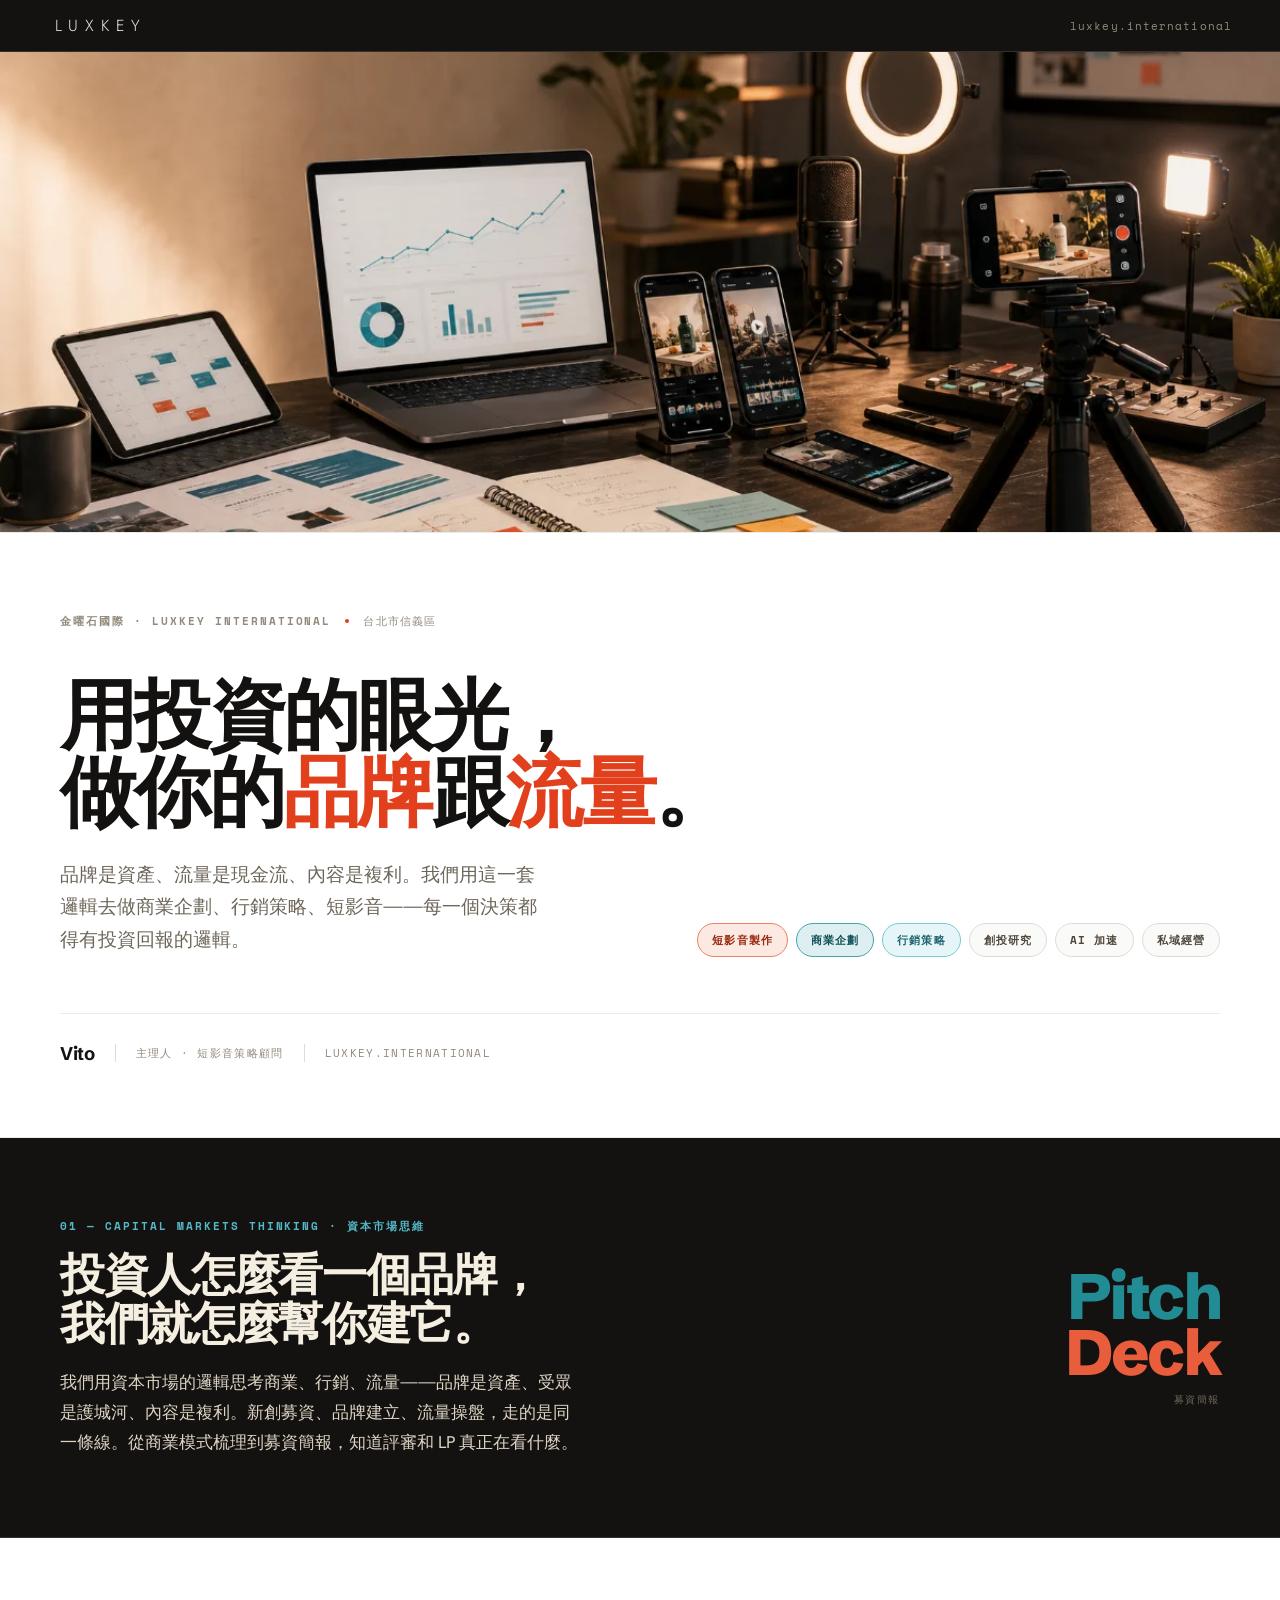
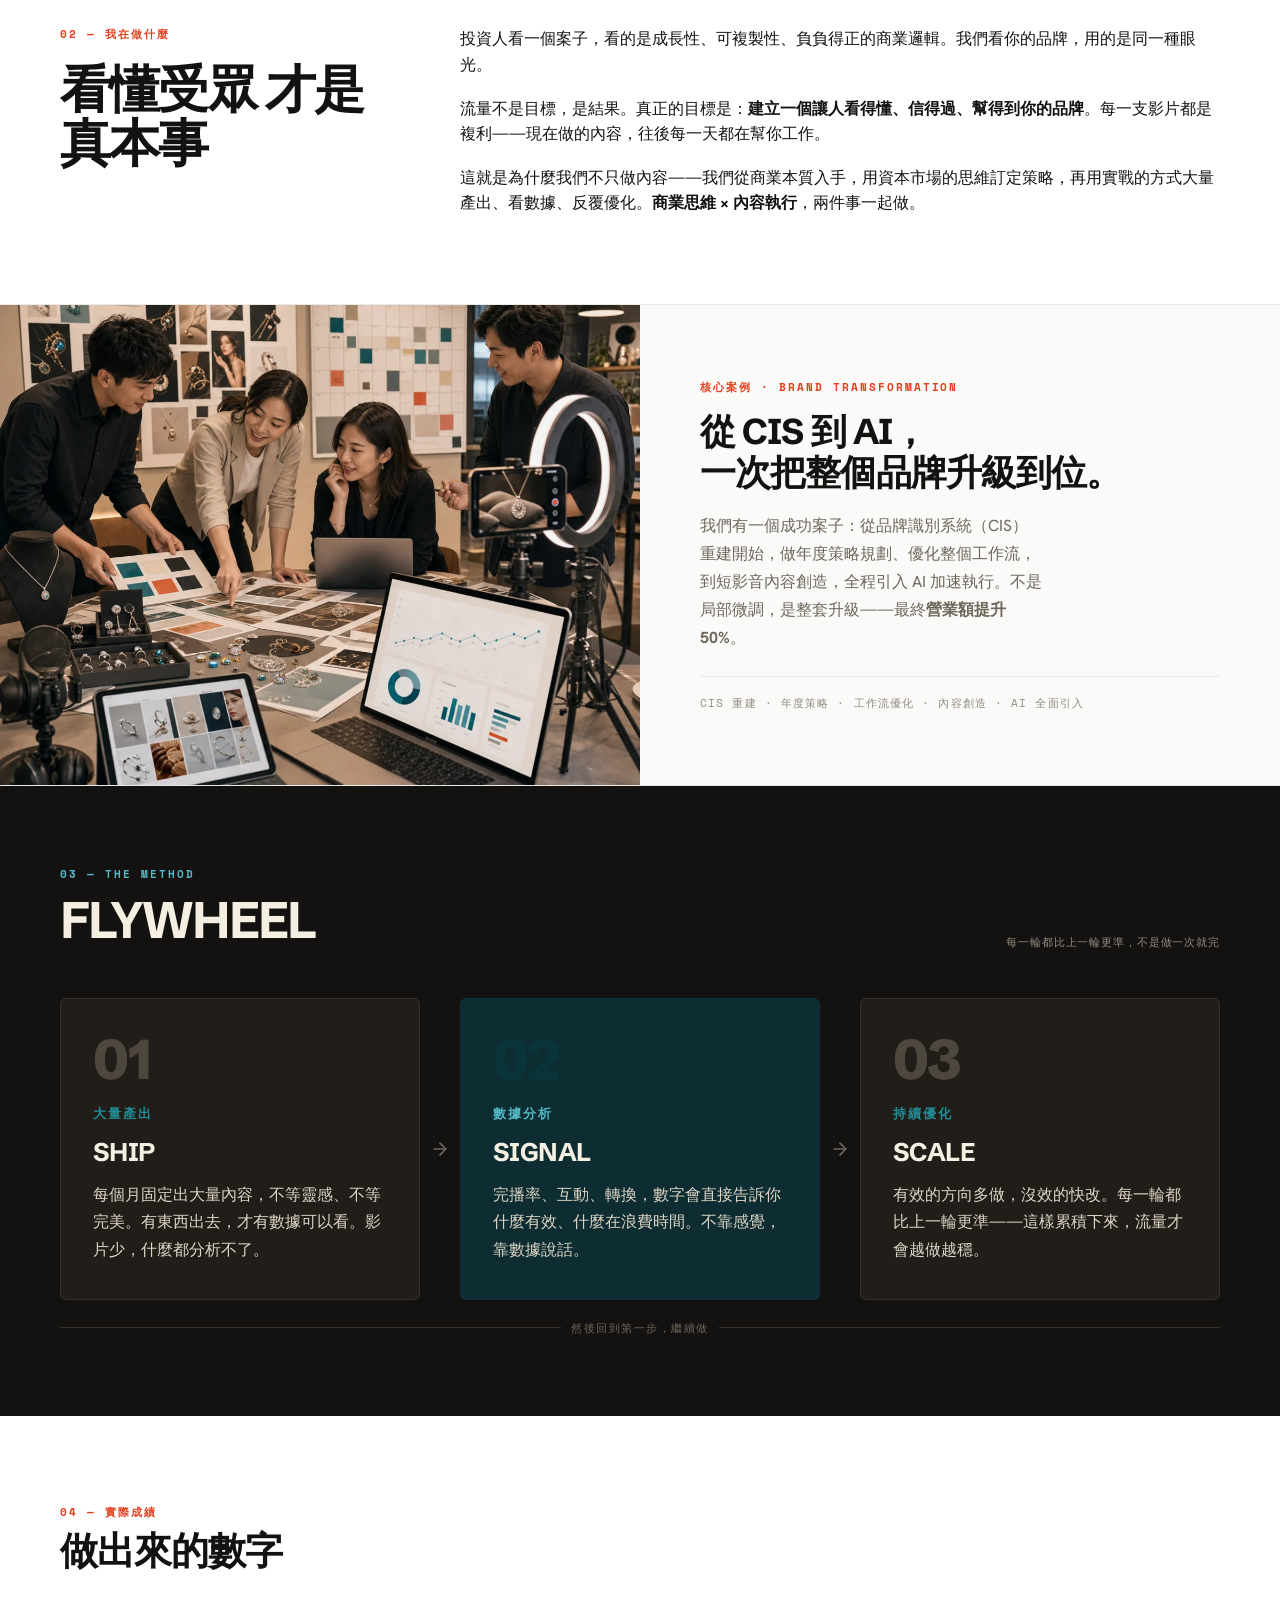
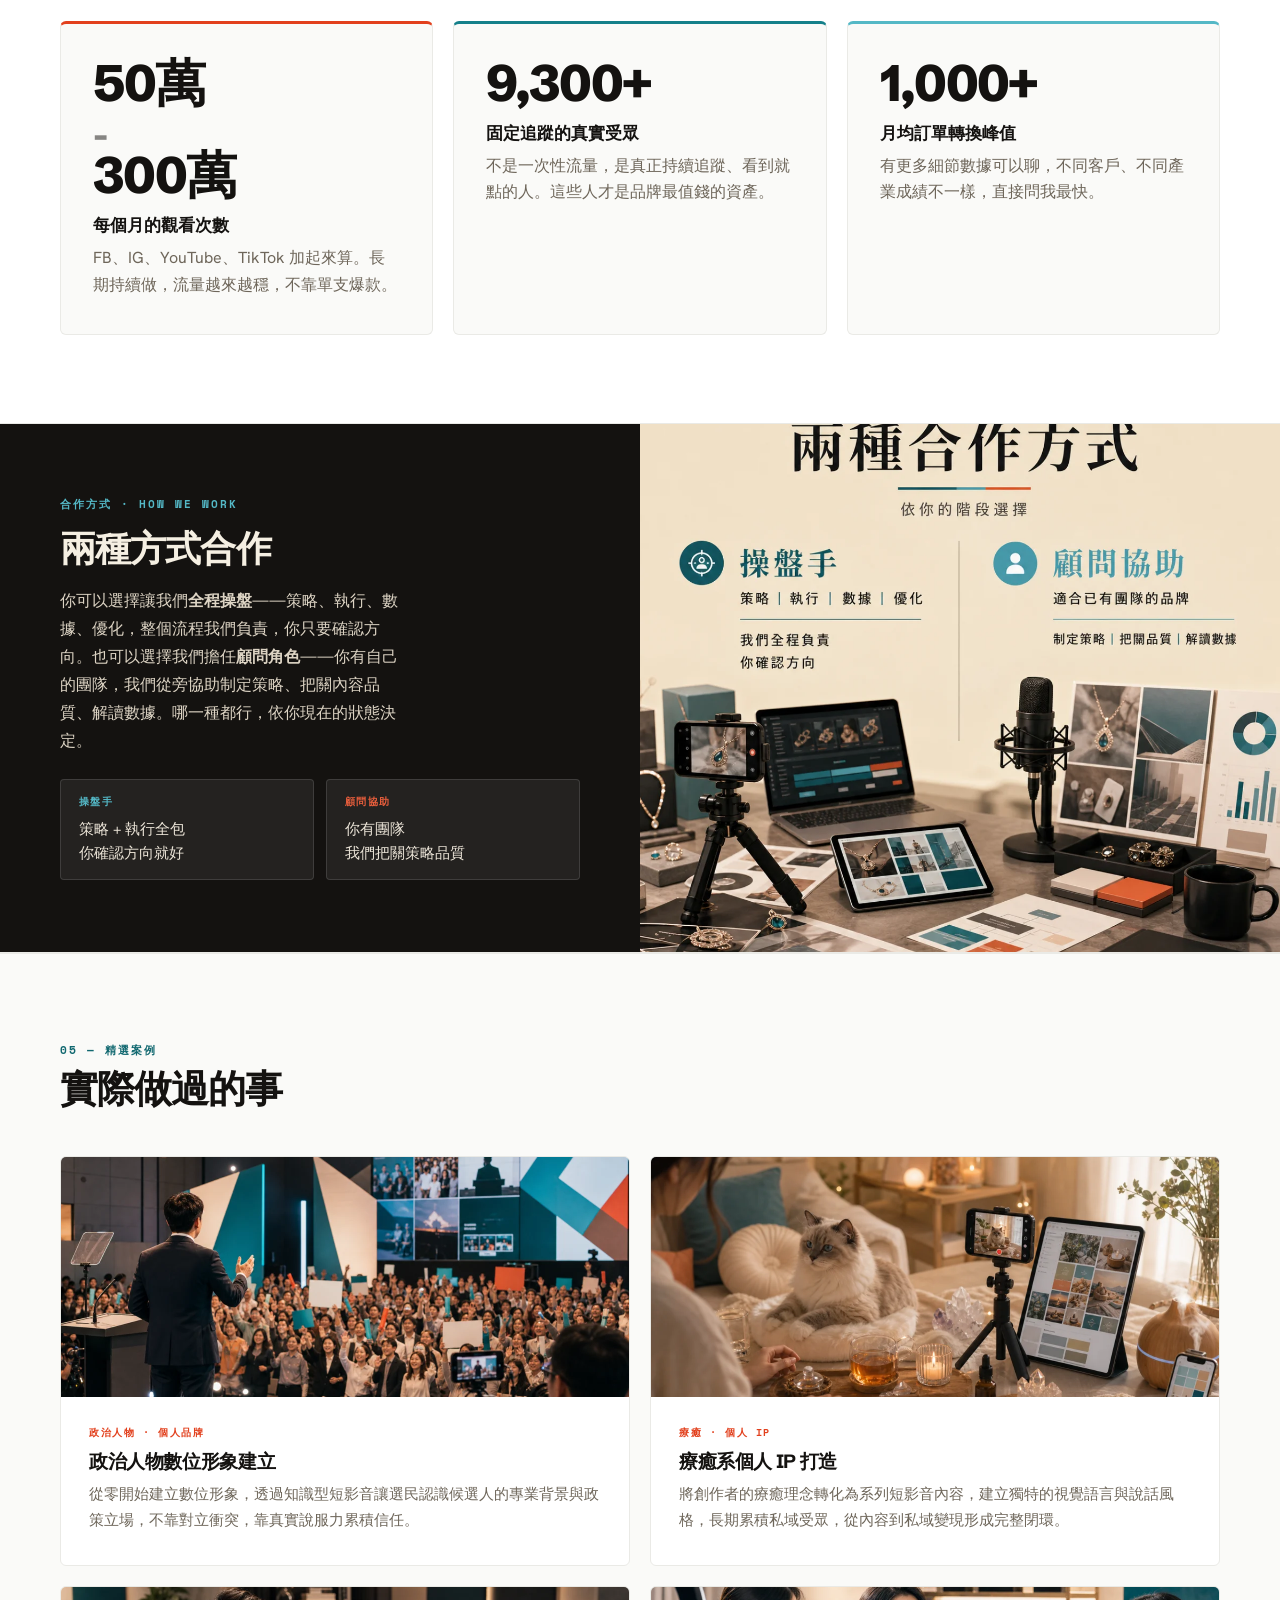
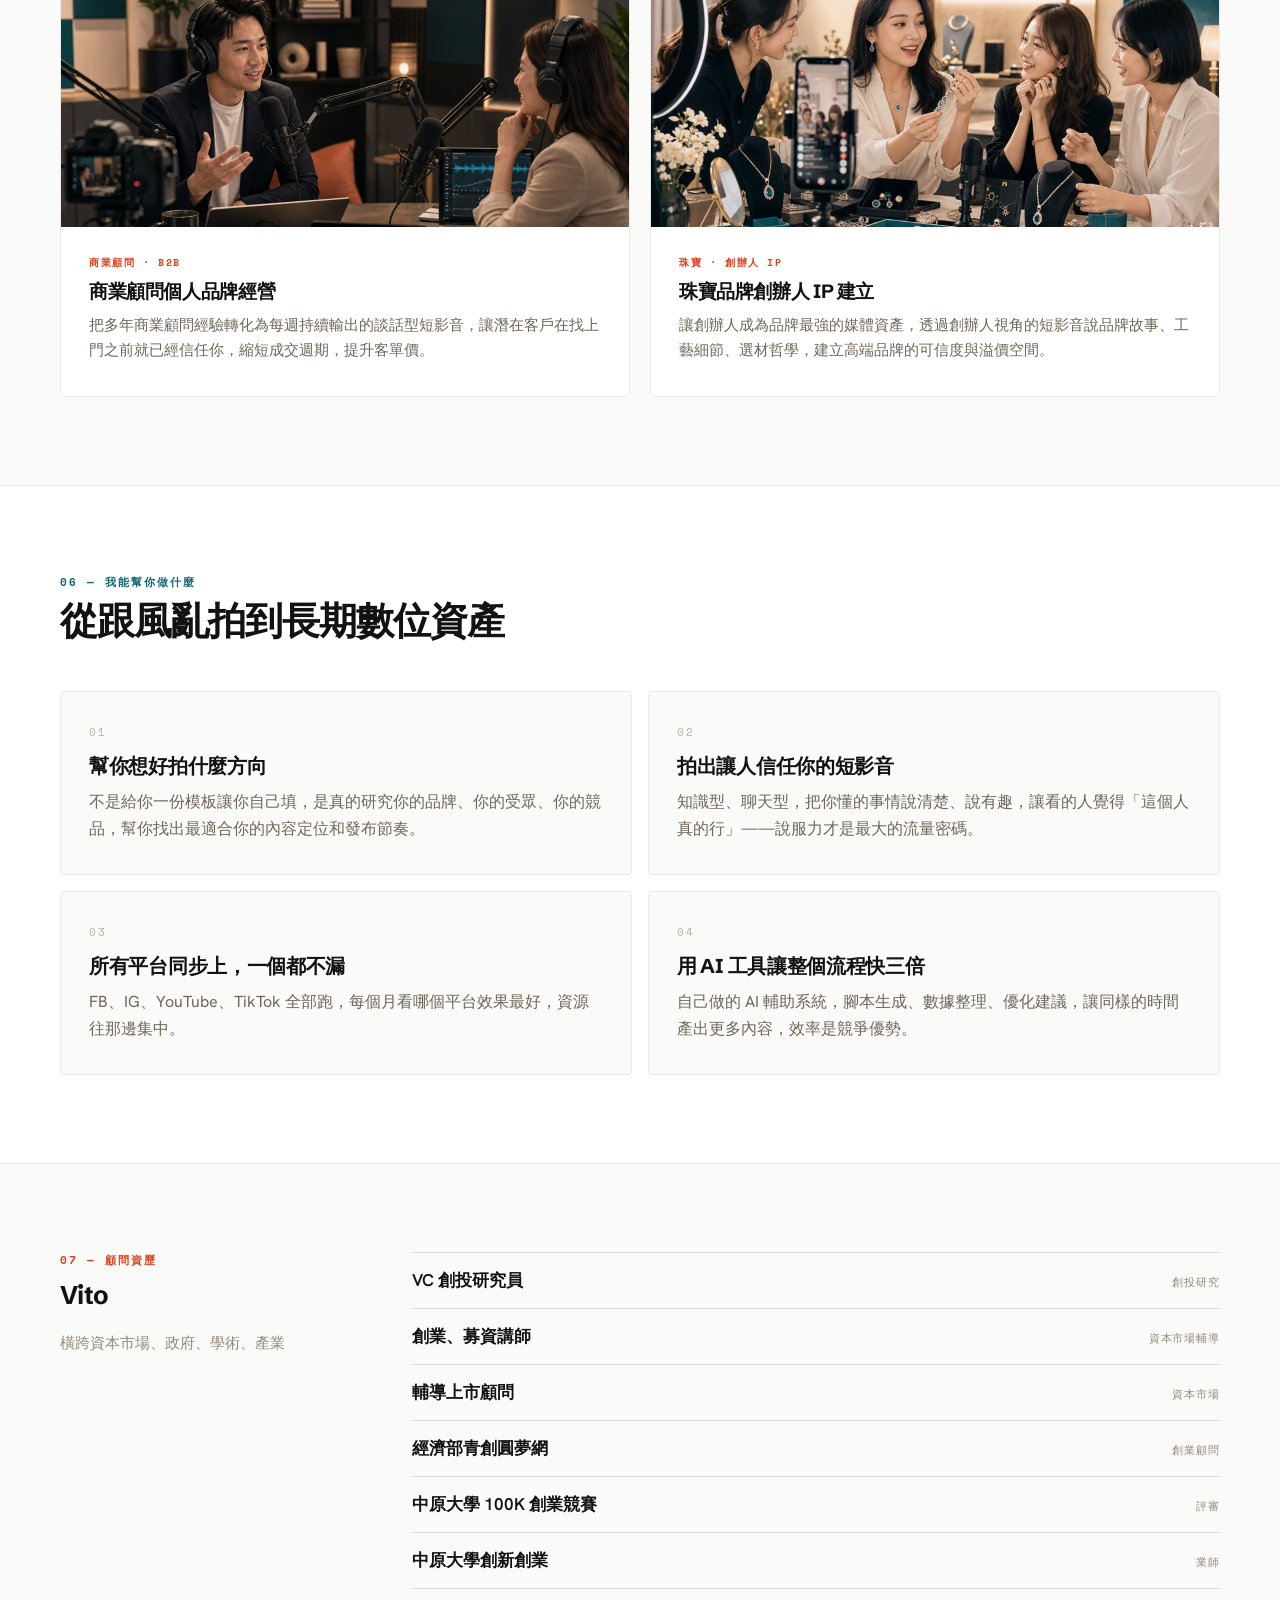
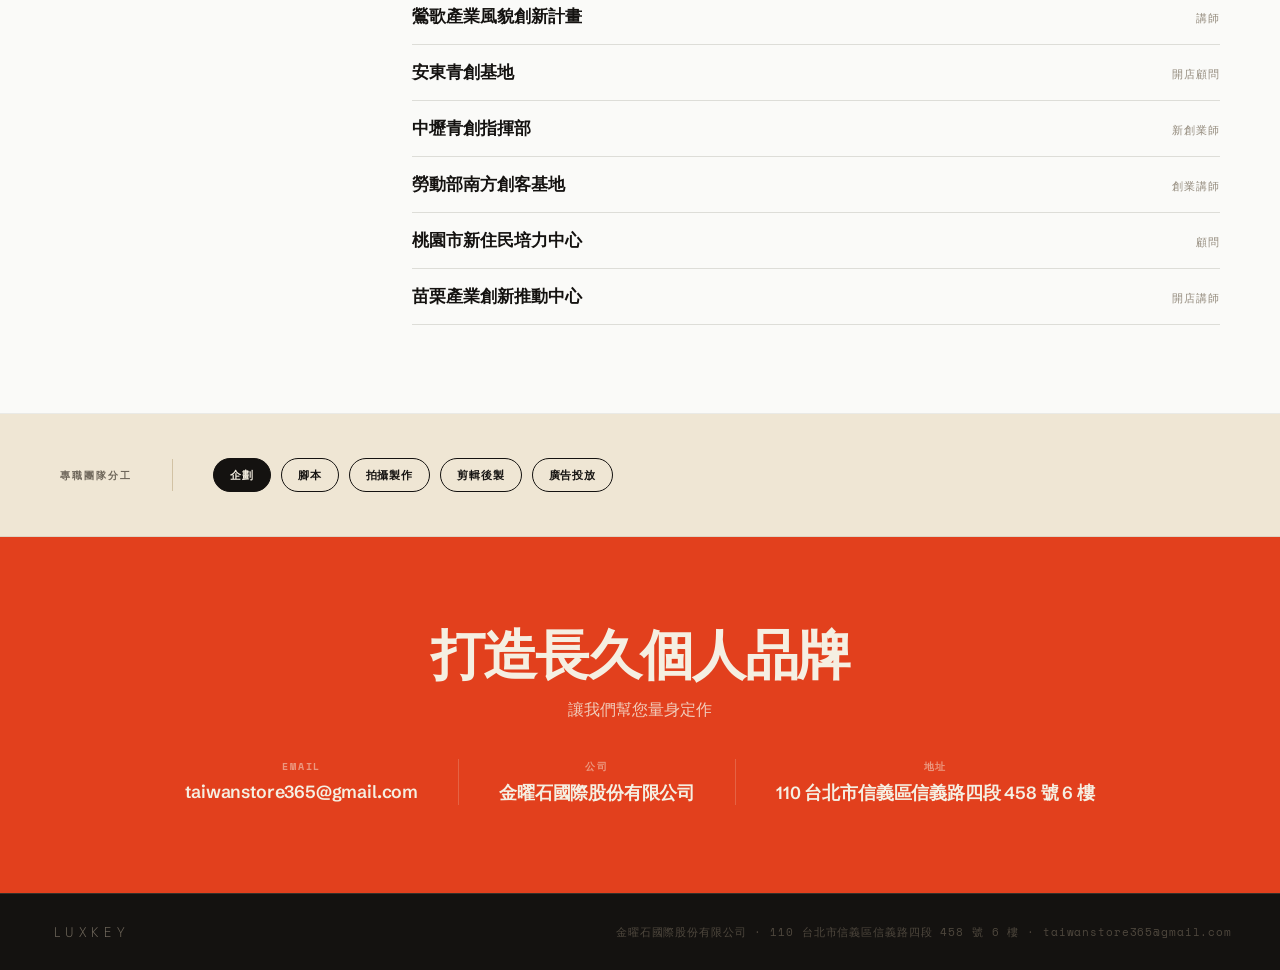
==== commit 412a7c26: "Update resume copy: services title, credentials heading & note - Services section title: 從想什麼到拍什麼，一起" ====
--- a/Vito - 個人簡歷-print.html
+++ b/Vito - 個人簡歷-print.html
@@ -456,7 +456,7 @@
     <div class="services__inner">
       <div class="services__header">
         <div class="services__label">06 — 我能幫你做什麼</div>
-        <h2 class="services__title">從想什麼到拍什麼，一起做到有結果</h2>
+        <h2 class="services__title">從跟風亂拍到長期數位資產</h2>
       </div>
       <div class="svc-grid">
         <div class="svc">
@@ -488,8 +488,8 @@
     <div class="credentials__inner">
       <div>
         <div class="credentials__label">07 — 顧問資歷</div>
-        <h2 class="credentials__title">Vito 做過的事，<br>都在這裡。</h2>
-        <p class="credentials__note">橫跨資本市場、政府、學術、產業，每一個都是真的進去做過、不是掛名。</p>
+        <h2 class="credentials__title">Vito</h2>
+        <p class="credentials__note">橫跨資本市場、政府、學術、產業</p>
       </div>
       <ul class="cred-list">
         <li class="cred-item"><span class="cred-name">VC 創投研究員</span><span class="cred-role">創投研究</span></li>
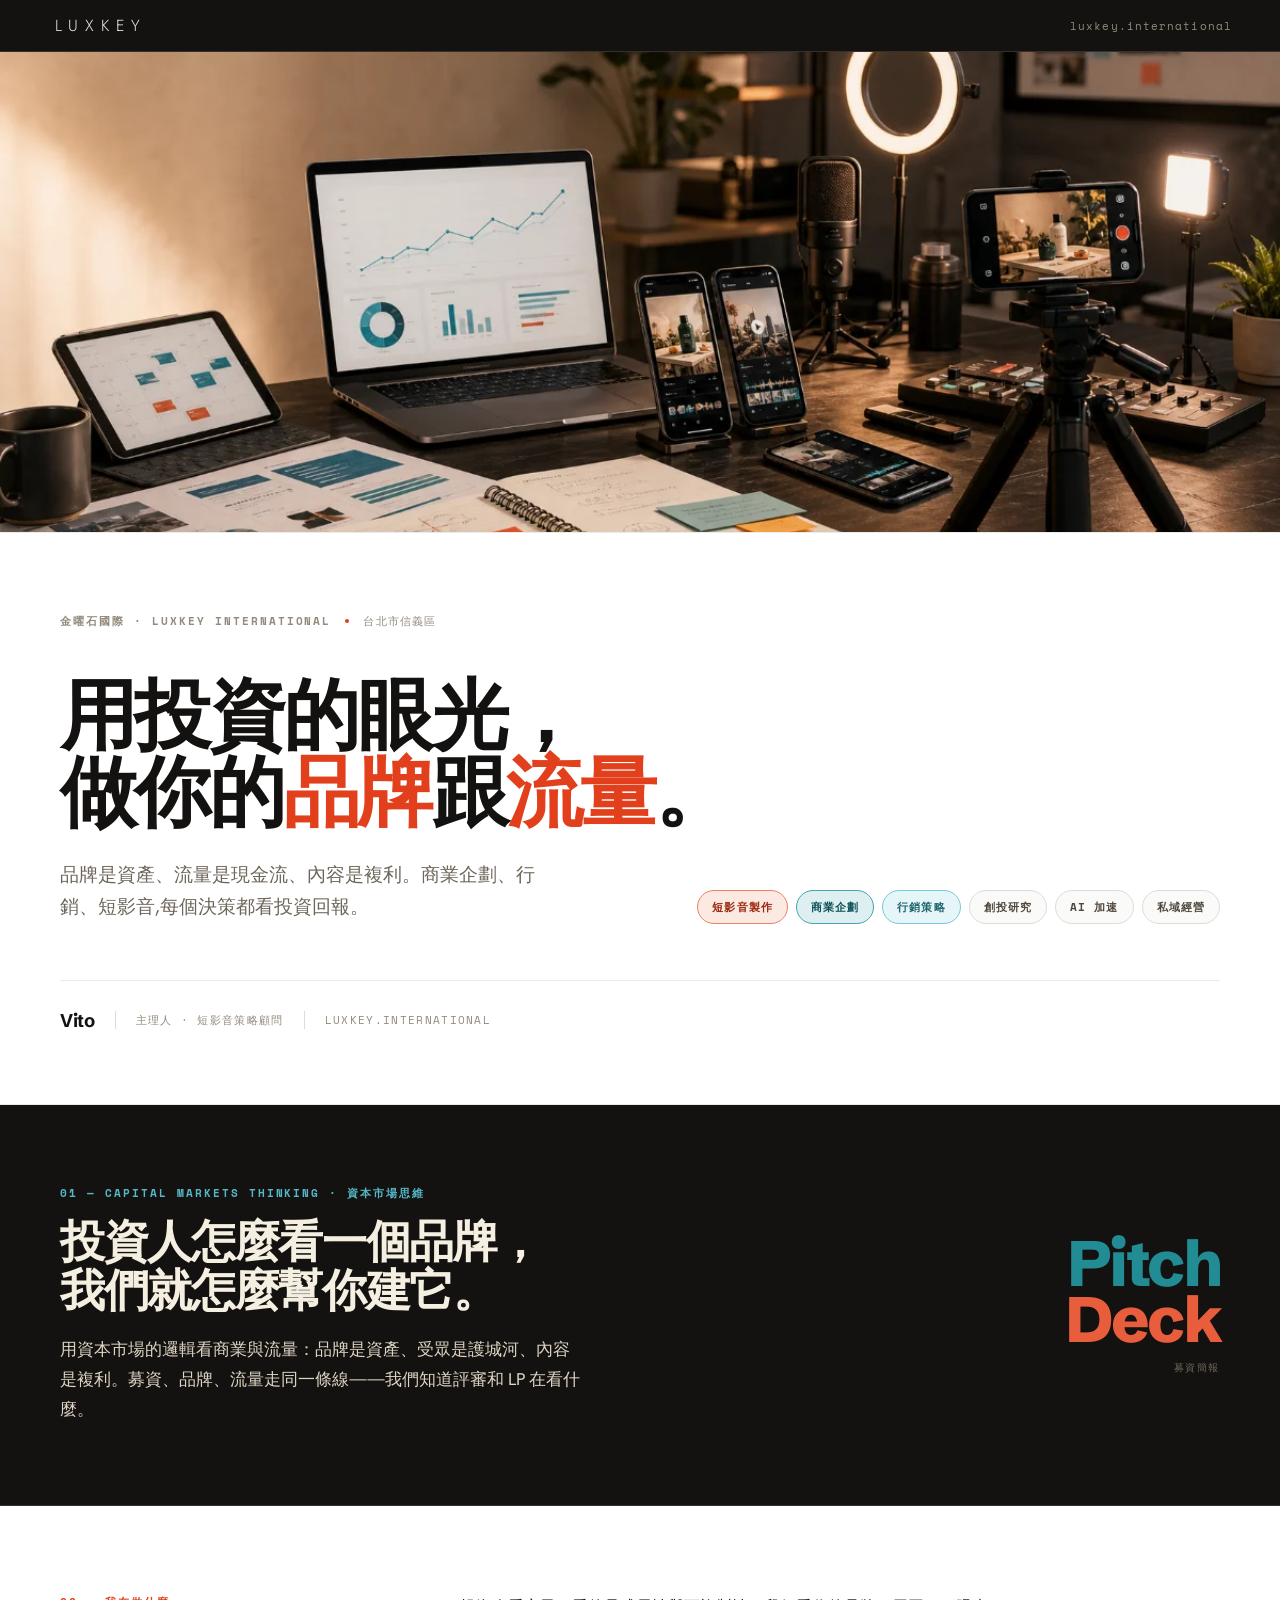
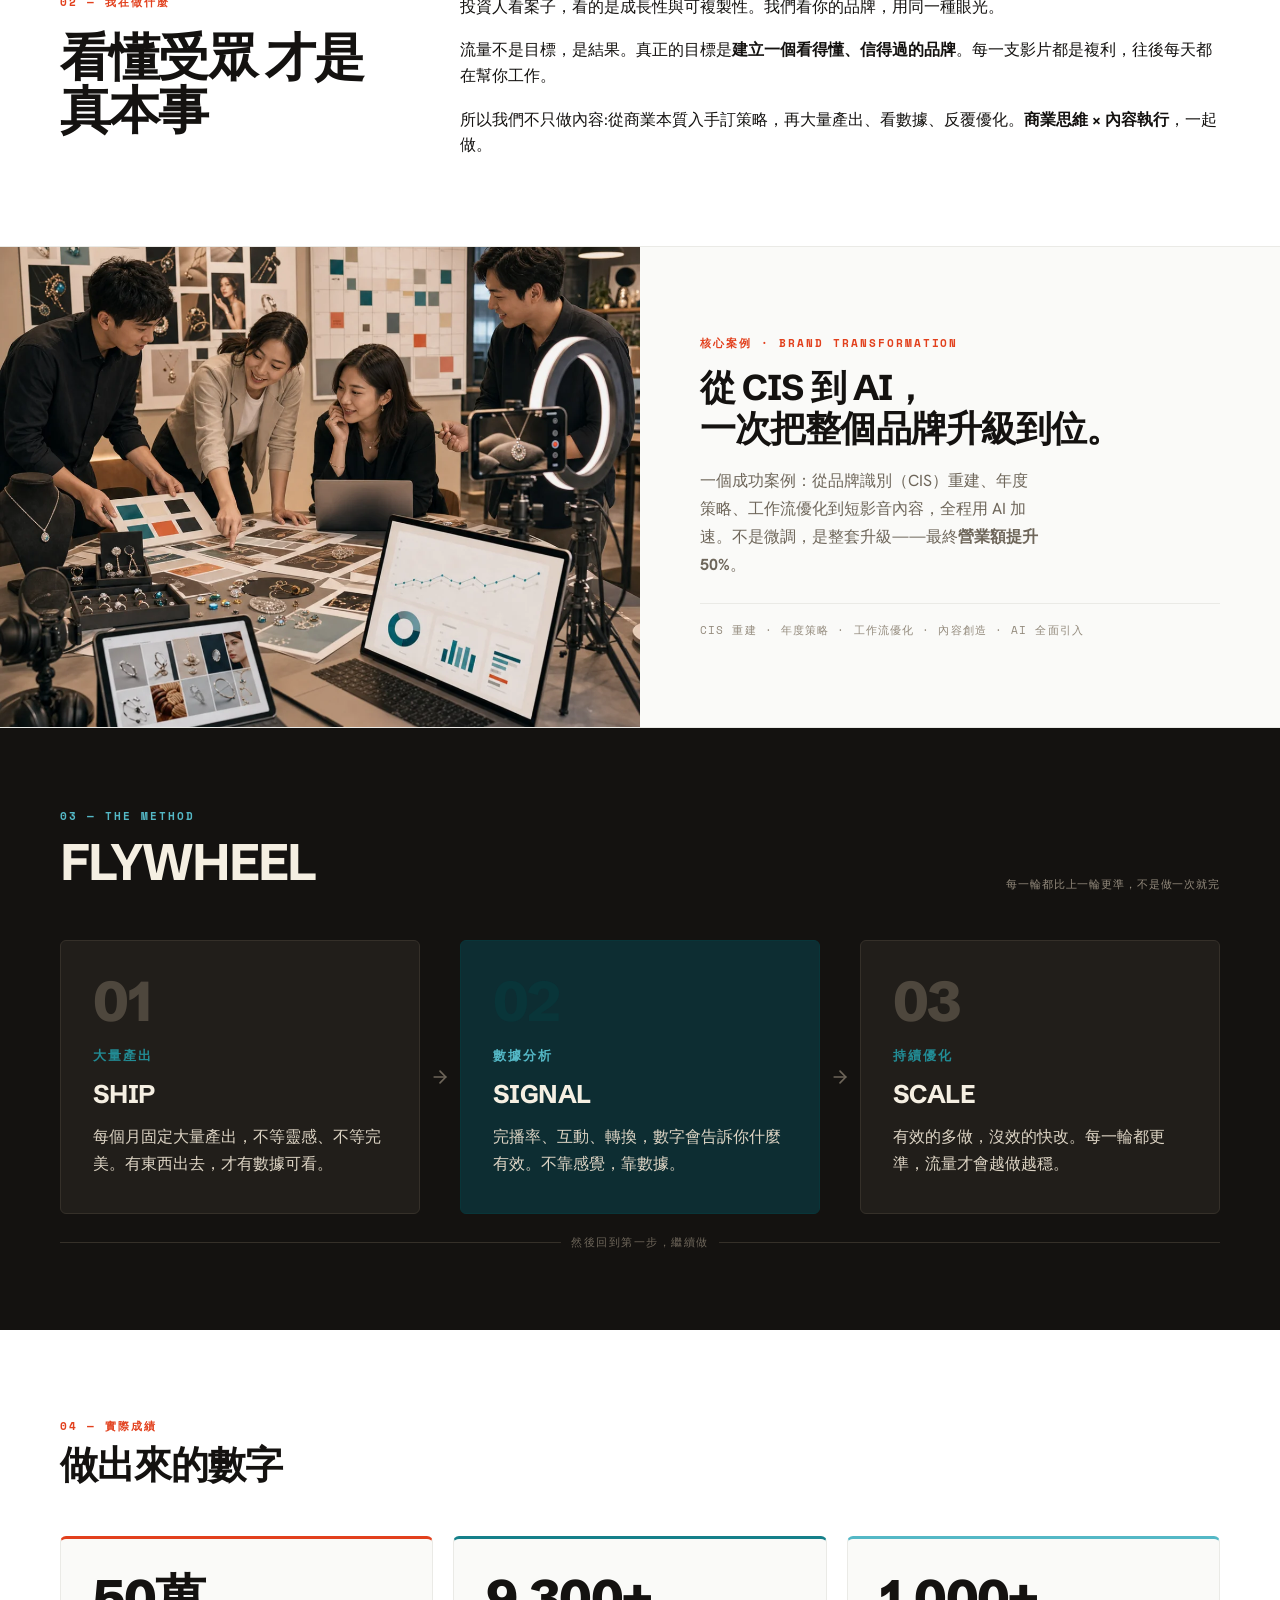
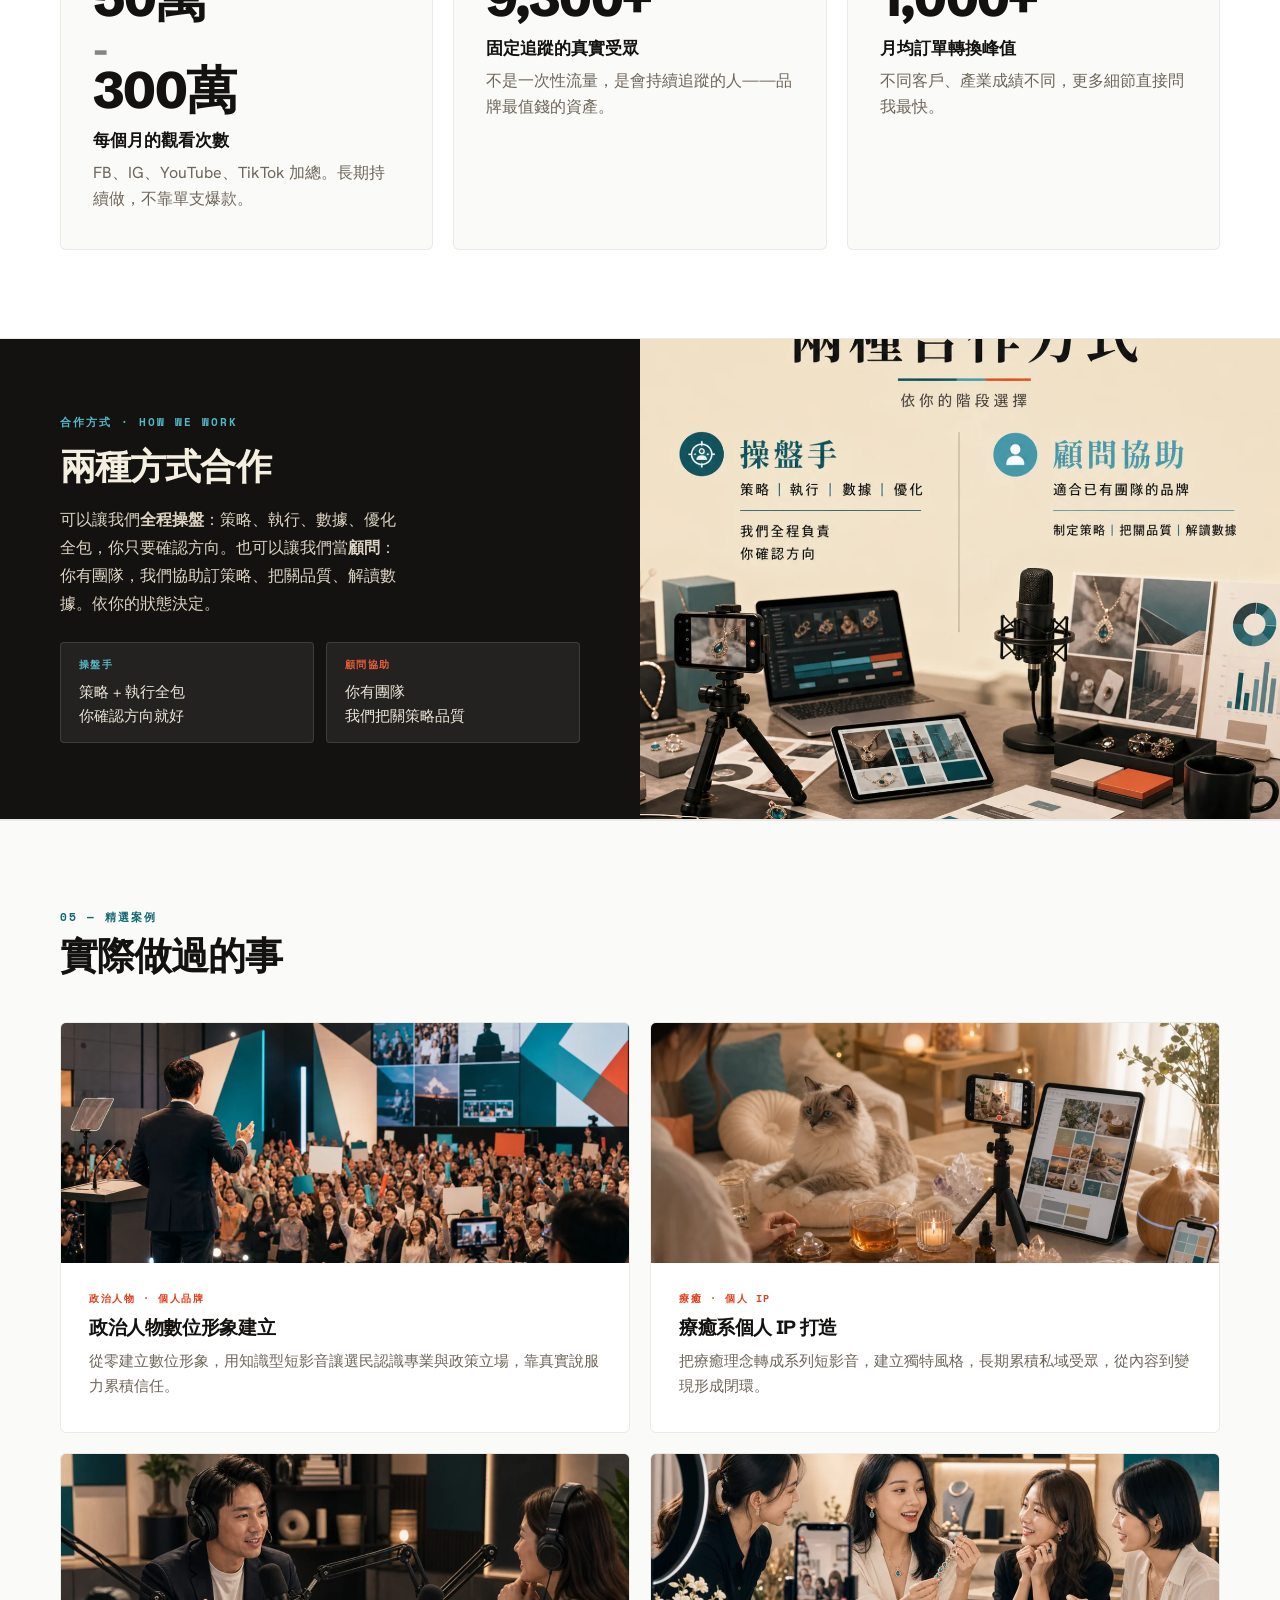
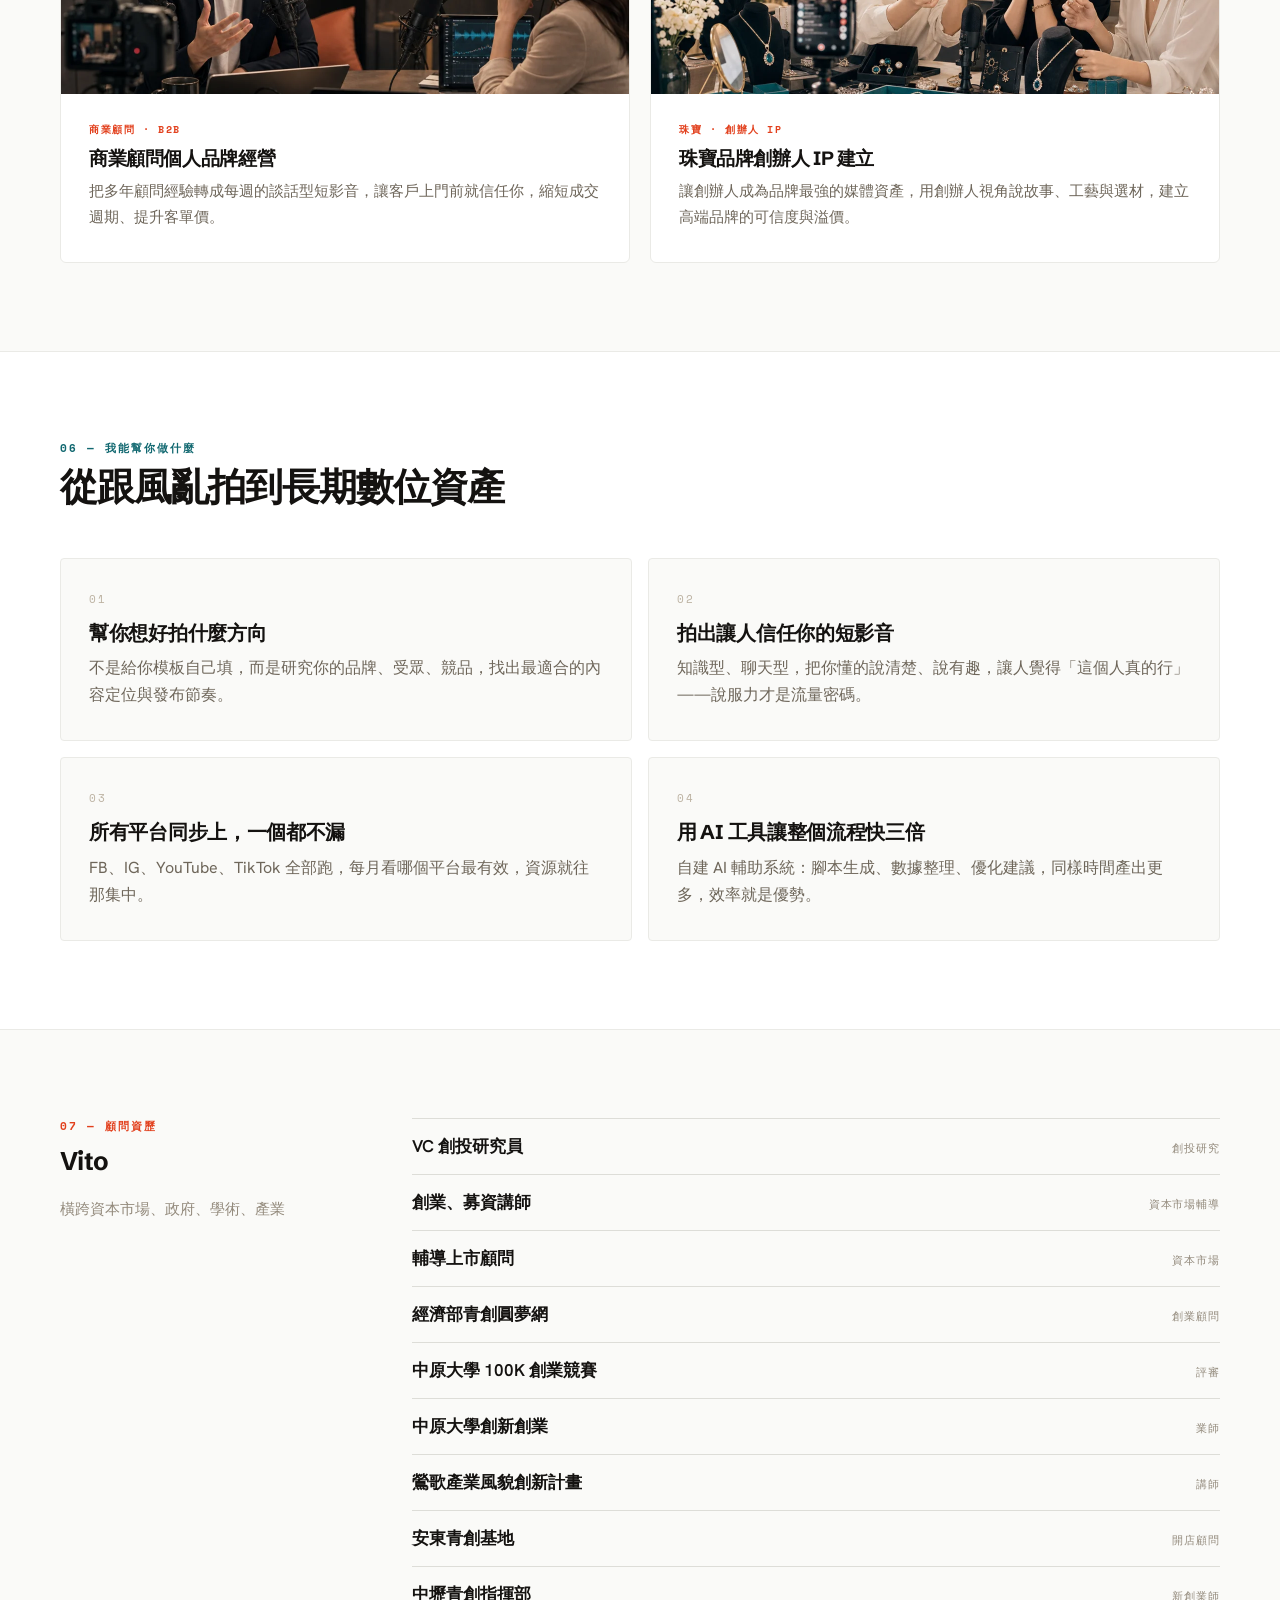
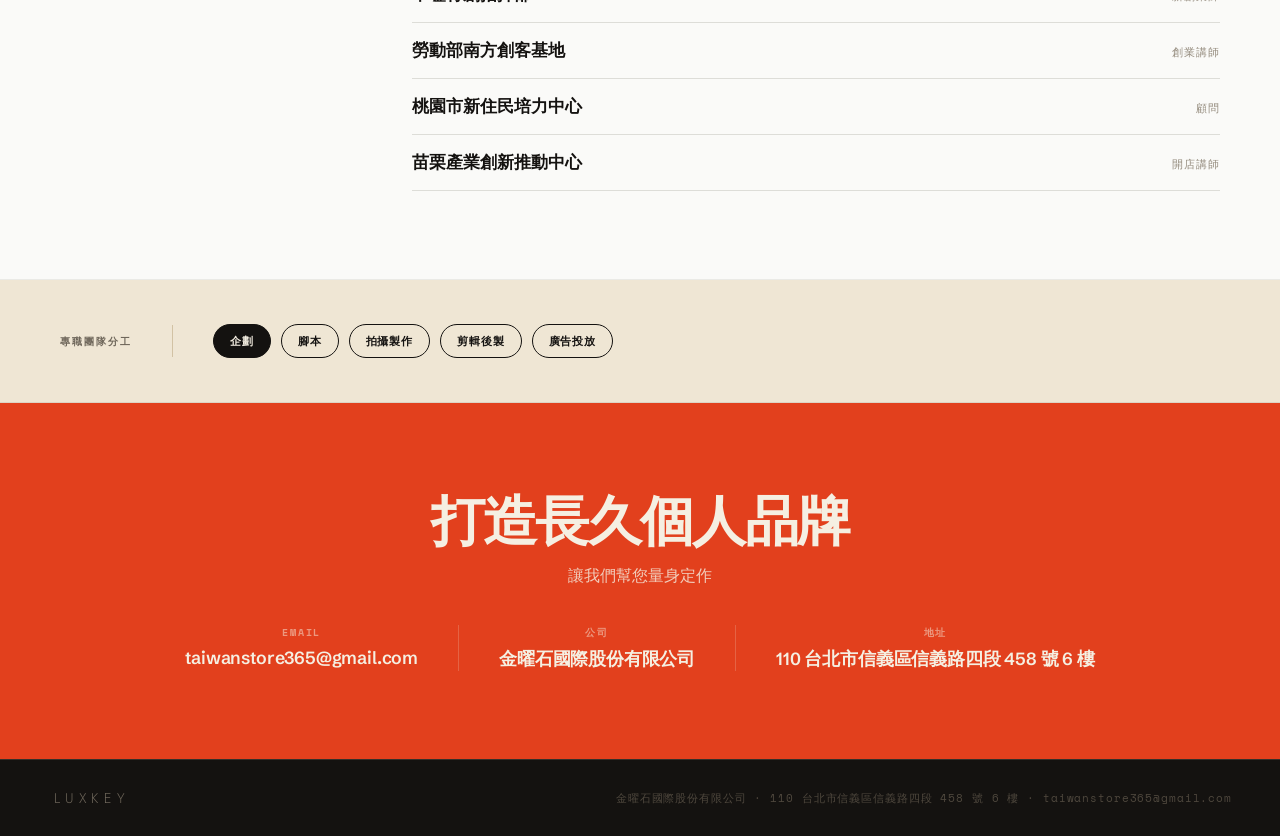
==== commit 16069c3d: "Simplify body copy across all sections Tightened verbose paragraphs (hero, capital, about, features," ====
--- a/Vito - 個人簡歷-print.html
+++ b/Vito - 個人簡歷-print.html
@@ -9,7 +9,7 @@
   <style>
     *, *::before, *::after { box-sizing: border-box; margin: 0; padding: 0; }
     html { scroll-behavior: smooth; }
-    body { background: #fff; color: var(--ink-900); font-family: var(--font-sans); -webkit-font-smoothing: antialiased; }
+    body { background: #fff; color: var(--ink-900); font-family: var(--font-sans); -webkit-font-smoothing: antialiased; overflow-x: hidden; }
     a { color: inherit; text-decoration: none; }
 
     /* MASTHEAD */
@@ -208,6 +208,47 @@
       .cta-contact__item { border-left: none; padding: 0; }
       .footer { flex-direction: column; gap: 10px; text-align: center; }
     }
+
+    /* RESPONSIVE — phones */
+    @media (max-width: 600px) {
+      .masthead { height: 48px; padding: 0 20px; }
+      .masthead__wm { font-size: 13px; letter-spacing: 0.30em; text-indent: 0.30em; }
+      .masthead__link { font-size: 10px; }
+
+      #banner-main { height: 280px !important; }
+
+      .hero, .capital, .about, .process, .results, .cases, .services, .credentials, .team, .cta-band { padding-left: 20px; padding-right: 20px; }
+
+      .hero { padding-top: 56px; padding-bottom: 48px; }
+      .hero__eyebrow { flex-wrap: wrap; gap: 6px 12px; margin-bottom: 32px; }
+      .hero__headline { font-size: clamp(2.1rem, 8.5vw, 2.8rem); margin-bottom: 24px; }
+      .hero__mid { gap: 24px; margin-bottom: 40px; }
+      .hero__sub { font-size: 17px; }
+      .hero__principal { gap: 8px 12px; }
+      .hero__principal-sep { display: none; }
+
+      .capital, .about, .process, .results, .cases, .services, .credentials { padding-top: 56px; padding-bottom: 56px; }
+
+      .feature__img { height: 240px; }
+      #feature-a-img, #feature-b-img { min-height: 0 !important; height: 240px !important; }
+      .feature__copy { padding: 40px 20px; }
+
+      .loop__step { padding: 28px 22px; }
+      .loop__n { font-size: 2.8rem; }
+      .loop__verb { font-size: 1.4rem; }
+
+      .result-card, .svc { padding: 28px 22px; }
+
+      .cred-item { grid-template-columns: 1fr; gap: 4px; }
+      .cred-role { text-align: left; white-space: normal; }
+
+      .cta-band { padding-top: 56px; padding-bottom: 56px; }
+      .cta-contact { flex-direction: column; gap: 18px; }
+      .cta-contact__item { width: 100%; }
+
+      .footer { padding: 24px 20px; }
+    }
+
   </style>
 </head>
 <body>
@@ -234,7 +275,7 @@
       </div>
       <h1 class="hero__headline">用投資的眼光，<br>做你的<em>品牌</em>跟<em>流量</em>。</h1>
       <div class="hero__mid">
-        <p class="hero__sub">品牌是資產、流量是現金流、內容是複利。我們用這一套邏輯去做商業企劃、行銷策略、短影音——每一個決策都得有投資回報的邏輯。</p>
+        <p class="hero__sub">品牌是資產、流量是現金流、內容是複利。商業企劃、行銷、短影音,每個決策都看投資回報。</p>
         <div class="hero__tags">
           <span class="tag tag--v">短影音製作</span>
           <span class="tag tag--t">商業企劃</span>
@@ -260,7 +301,7 @@
       <div>
         <div class="capital__label">01 — CAPITAL MARKETS THINKING · 資本市場思維</div>
         <h2 class="capital__title">投資人怎麼看一個品牌，<br>我們就怎麼幫你建它。</h2>
-        <p class="capital__body">我們用資本市場的邏輯思考商業、行銷、流量——品牌是資產、受眾是護城河、內容是複利。新創募資、品牌建立、流量操盤，走的是同一條線。從商業模式梳理到募資簡報，知道評審和 LP 真正在看什麼。</p>
+        <p class="capital__body">用資本市場的邏輯看商業與流量：品牌是資產、受眾是護城河、內容是複利。募資、品牌、流量走同一條線——我們知道評審和 LP 在看什麼。</p>
       </div>
       <div class="capital__mark">
         <span class="capital__mark-line" style="color:var(--teal-400);">Pitch</span>
@@ -279,9 +320,9 @@
 才是真本事</h2>
       </div>
       <div class="about__text">
-        <p>投資人看一個案子，看的是成長性、可複製性、負負得正的商業邏輯。我們看你的品牌，用的是同一種眼光。</p>
-        <p>流量不是目標，是結果。真正的目標是：<strong>建立一個讓人看得懂、信得過、幫得到你的品牌</strong>。每一支影片都是複利——現在做的內容，往後每一天都在幫你工作。</p>
-        <p>這就是為什麼我們不只做內容——我們從商業本質入手，用資本市場的思維訂定策略，再用實戰的方式大量產出、看數據、反覆優化。<strong>商業思維 × 內容執行</strong>，兩件事一起做。</p>
+        <p>投資人看案子，看的是成長性與可複製性。我們看你的品牌，用同一種眼光。</p>
+        <p>流量不是目標，是結果。真正的目標是<strong>建立一個看得懂、信得過的品牌</strong>。每一支影片都是複利，往後每天都在幫你工作。</p>
+        <p>所以我們不只做內容:從商業本質入手訂策略，再大量產出、看數據、反覆優化。<strong>商業思維 × 內容執行</strong>，一起做。</p>
       </div>
     </div>
   </section>
@@ -296,7 +337,7 @@
       <div class="feature__copy">
         <div class="feature__label">核心案例 · Brand Transformation</div>
         <h3 class="feature__title">從 CIS 到 AI，<br>一次把整個品牌升級到位。</h3>
-        <p class="feature__body">我們有一個成功案子：從品牌識別系統（CIS）重建開始，做年度策略規劃、優化整個工作流，到短影音內容創造，全程引入 AI 加速執行。不是局部微調，是整套升級——最終<strong>營業額提升 50%</strong>。</p>
+        <p class="feature__body">一個成功案例：從品牌識別（CIS）重建、年度策略、工作流優化到短影音內容，全程用 AI 加速。不是微調，是整套升級——最終<strong>營業額提升 50%</strong>。</p>
         <div class="feature__note">CIS 重建 · 年度策略 · 工作流優化 · 內容創造 · AI 全面引入</div>
       </div>
     </div>
@@ -317,7 +358,7 @@
           <div class="loop__n">01</div>
           <div class="loop__sub">大量產出</div>
           <h3 class="loop__verb">SHIP</h3>
-          <p class="loop__desc">每個月固定出大量內容，不等靈感、不等完美。有東西出去，才有數據可以看。影片少，什麼都分析不了。</p>
+          <p class="loop__desc">每個月固定大量產出，不等靈感、不等完美。有東西出去，才有數據可看。</p>
         </div>
         <div class="loop__arrow">
           <svg width="20" height="20" viewBox="0 0 24 24" fill="none" stroke="currentColor" stroke-width="2" stroke-linecap="round" stroke-linejoin="round"><path d="M5 12h14"></path><path d="m12 5 7 7-7 7"></path></svg>
@@ -326,7 +367,7 @@
           <div class="loop__n">02</div>
           <div class="loop__sub">數據分析</div>
           <h3 class="loop__verb">SIGNAL</h3>
-          <p class="loop__desc">完播率、互動、轉換，數字會直接告訴你什麼有效、什麼在浪費時間。不靠感覺，靠數據說話。</p>
+          <p class="loop__desc">完播率、互動、轉換，數字會告訴你什麼有效。不靠感覺，靠數據。</p>
         </div>
         <div class="loop__arrow">
           <svg width="20" height="20" viewBox="0 0 24 24" fill="none" stroke="currentColor" stroke-width="2" stroke-linecap="round" stroke-linejoin="round"><path d="M5 12h14"></path><path d="m12 5 7 7-7 7"></path></svg>
@@ -335,7 +376,7 @@
           <div class="loop__n">03</div>
           <div class="loop__sub">持續優化</div>
           <h3 class="loop__verb">SCALE</h3>
-          <p class="loop__desc">有效的方向多做，沒效的快改。每一輪都比上一輪更準——這樣累積下來，流量才會越做越穩。</p>
+          <p class="loop__desc">有效的多做，沒效的快改。每一輪都更準，流量才會越做越穩。</p>
         </div>
         <div class="loop__repeat">然後回到第一步，繼續做</div>
       </div>
@@ -353,17 +394,17 @@
         <div class="result-card">
           <div class="result-card__num">50萬<br><span style="font-size:0.6em;opacity:0.5;">–</span><br>300萬</div>
           <div class="result-card__what">每個月的觀看次數</div>
-          <p class="result-card__how">FB、IG、YouTube、TikTok 加起來算。長期持續做，流量越來越穩，不靠單支爆款。</p>
+          <p class="result-card__how">FB、IG、YouTube、TikTok 加總。長期持續做，不靠單支爆款。</p>
         </div>
         <div class="result-card result-card--t">
           <div class="result-card__num">9,300+</div>
           <div class="result-card__what">固定追蹤的真實受眾</div>
-          <p class="result-card__how">不是一次性流量，是真正持續追蹤、看到就點的人。這些人才是品牌最值錢的資產。</p>
+          <p class="result-card__how">不是一次性流量，是會持續追蹤的人——品牌最值錢的資產。</p>
         </div>
         <div class="result-card result-card--c">
           <div class="result-card__num">1,000+</div>
           <div class="result-card__what">月均訂單轉換峰值</div>
-          <p class="result-card__how">有更多細節數據可以聊，不同客戶、不同產業成績不一樣，直接問我最快。</p>
+          <p class="result-card__how">不同客戶、產業成績不同，更多細節直接問我最快。</p>
         </div>
       </div>
     </div>
@@ -376,7 +417,7 @@
         <div class="feature__label">合作方式 · How We Work</div>
         <h3 class="feature__title">兩種方式合作
 </h3>
-        <p class="feature__body">你可以選擇讓我們<strong>全程操盤</strong>——策略、執行、數據、優化，整個流程我們負責，你只要確認方向。也可以選擇我們擔任<strong>顧問角色</strong>——你有自己的團隊，我們從旁協助制定策略、把關內容品質、解讀數據。哪一種都行，依你現在的狀態決定。</p>
+        <p class="feature__body">可以讓我們<strong>全程操盤</strong>：策略、執行、數據、優化全包，你只要確認方向。也可以讓我們當<strong>顧問</strong>：你有團隊，我們協助訂策略、把關品質、解讀數據。依你的狀態決定。</p>
         <div style="display:flex;gap:12px;margin-top:24px;flex-wrap:wrap;">
           <div style="background:rgba(255,255,255,0.07);border:1px solid rgba(255,255,255,0.12);border-radius:4px;padding:14px 18px;flex:1;min-width:140px;">
             <div style="font-family:var(--font-mono);font-size:10px;font-weight:700;letter-spacing:0.14em;text-transform:uppercase;color:var(--cyan-400);margin-bottom:8px;">操盤手</div>
@@ -411,7 +452,7 @@
           <div class="case-card__body">
             <div class="case-card__tag">政治人物 · 個人品牌</div>
             <h3 class="case-card__title">政治人物數位形象建立</h3>
-            <p class="case-card__desc">從零開始建立數位形象，透過知識型短影音讓選民認識候選人的專業背景與政策立場，不靠對立衝突，靠真實說服力累積信任。</p>
+            <p class="case-card__desc">從零建立數位形象，用知識型短影音讓選民認識專業與政策立場，靠真實說服力累積信任。</p>
           </div>
         </div>
         <div class="case-card">
@@ -422,7 +463,7 @@
           <div class="case-card__body">
             <div class="case-card__tag">療癒 · 個人 IP</div>
             <h3 class="case-card__title">療癒系個人 IP 打造</h3>
-            <p class="case-card__desc">將創作者的療癒理念轉化為系列短影音內容，建立獨特的視覺語言與說話風格，長期累積私域受眾，從內容到私域變現形成完整閉環。</p>
+            <p class="case-card__desc">把療癒理念轉成系列短影音，建立獨特風格，長期累積私域受眾，從內容到變現形成閉環。</p>
           </div>
         </div>
         <div class="case-card">
@@ -433,7 +474,7 @@
           <div class="case-card__body">
             <div class="case-card__tag">商業顧問 · B2B</div>
             <h3 class="case-card__title">商業顧問個人品牌經營</h3>
-            <p class="case-card__desc">把多年商業顧問經驗轉化為每週持續輸出的談話型短影音，讓潛在客戶在找上門之前就已經信任你，縮短成交週期，提升客單價。</p>
+            <p class="case-card__desc">把多年顧問經驗轉成每週的談話型短影音，讓客戶上門前就信任你，縮短成交週期、提升客單價。</p>
           </div>
         </div>
         <div class="case-card">
@@ -444,7 +485,7 @@
           <div class="case-card__body">
             <div class="case-card__tag">珠寶 · 創辦人 IP</div>
             <h3 class="case-card__title">珠寶品牌創辦人 IP 建立</h3>
-            <p class="case-card__desc">讓創辦人成為品牌最強的媒體資產，透過創辦人視角的短影音說品牌故事、工藝細節、選材哲學，建立高端品牌的可信度與溢價空間。</p>
+            <p class="case-card__desc">讓創辦人成為品牌最強的媒體資產，用創辦人視角說故事、工藝與選材，建立高端品牌的可信度與溢價。</p>
           </div>
         </div>
       </div>
@@ -462,22 +503,22 @@
         <div class="svc">
           <div class="svc__num">01</div>
           <h3 class="svc__title">幫你想好拍什麼方向</h3>
-          <p class="svc__body">不是給你一份模板讓你自己填，是真的研究你的品牌、你的受眾、你的競品，幫你找出最適合你的內容定位和發布節奏。</p>
+          <p class="svc__body">不是給你模板自己填，而是研究你的品牌、受眾、競品，找出最適合的內容定位與發布節奏。</p>
         </div>
         <div class="svc">
           <div class="svc__num">02</div>
           <h3 class="svc__title">拍出讓人信任你的短影音</h3>
-          <p class="svc__body">知識型、聊天型，把你懂的事情說清楚、說有趣，讓看的人覺得「這個人真的行」——說服力才是最大的流量密碼。</p>
+          <p class="svc__body">知識型、聊天型，把你懂的說清楚、說有趣，讓人覺得「這個人真的行」——說服力才是流量密碼。</p>
         </div>
         <div class="svc">
           <div class="svc__num">03</div>
           <h3 class="svc__title">所有平台同步上，一個都不漏</h3>
-          <p class="svc__body">FB、IG、YouTube、TikTok 全部跑，每個月看哪個平台效果最好，資源往那邊集中。</p>
+          <p class="svc__body">FB、IG、YouTube、TikTok 全部跑，每月看哪個平台最有效，資源就往那集中。</p>
         </div>
         <div class="svc">
           <div class="svc__num">04</div>
           <h3 class="svc__title">用 AI 工具讓整個流程快三倍</h3>
-          <p class="svc__body">自己做的 AI 輔助系統，腳本生成、數據整理、優化建議，讓同樣的時間產出更多內容，效率是競爭優勢。</p>
+          <p class="svc__body">自建 AI 輔助系統：腳本生成、數據整理、優化建議，同樣時間產出更多，效率就是優勢。</p>
         </div>
       </div>
     </div>
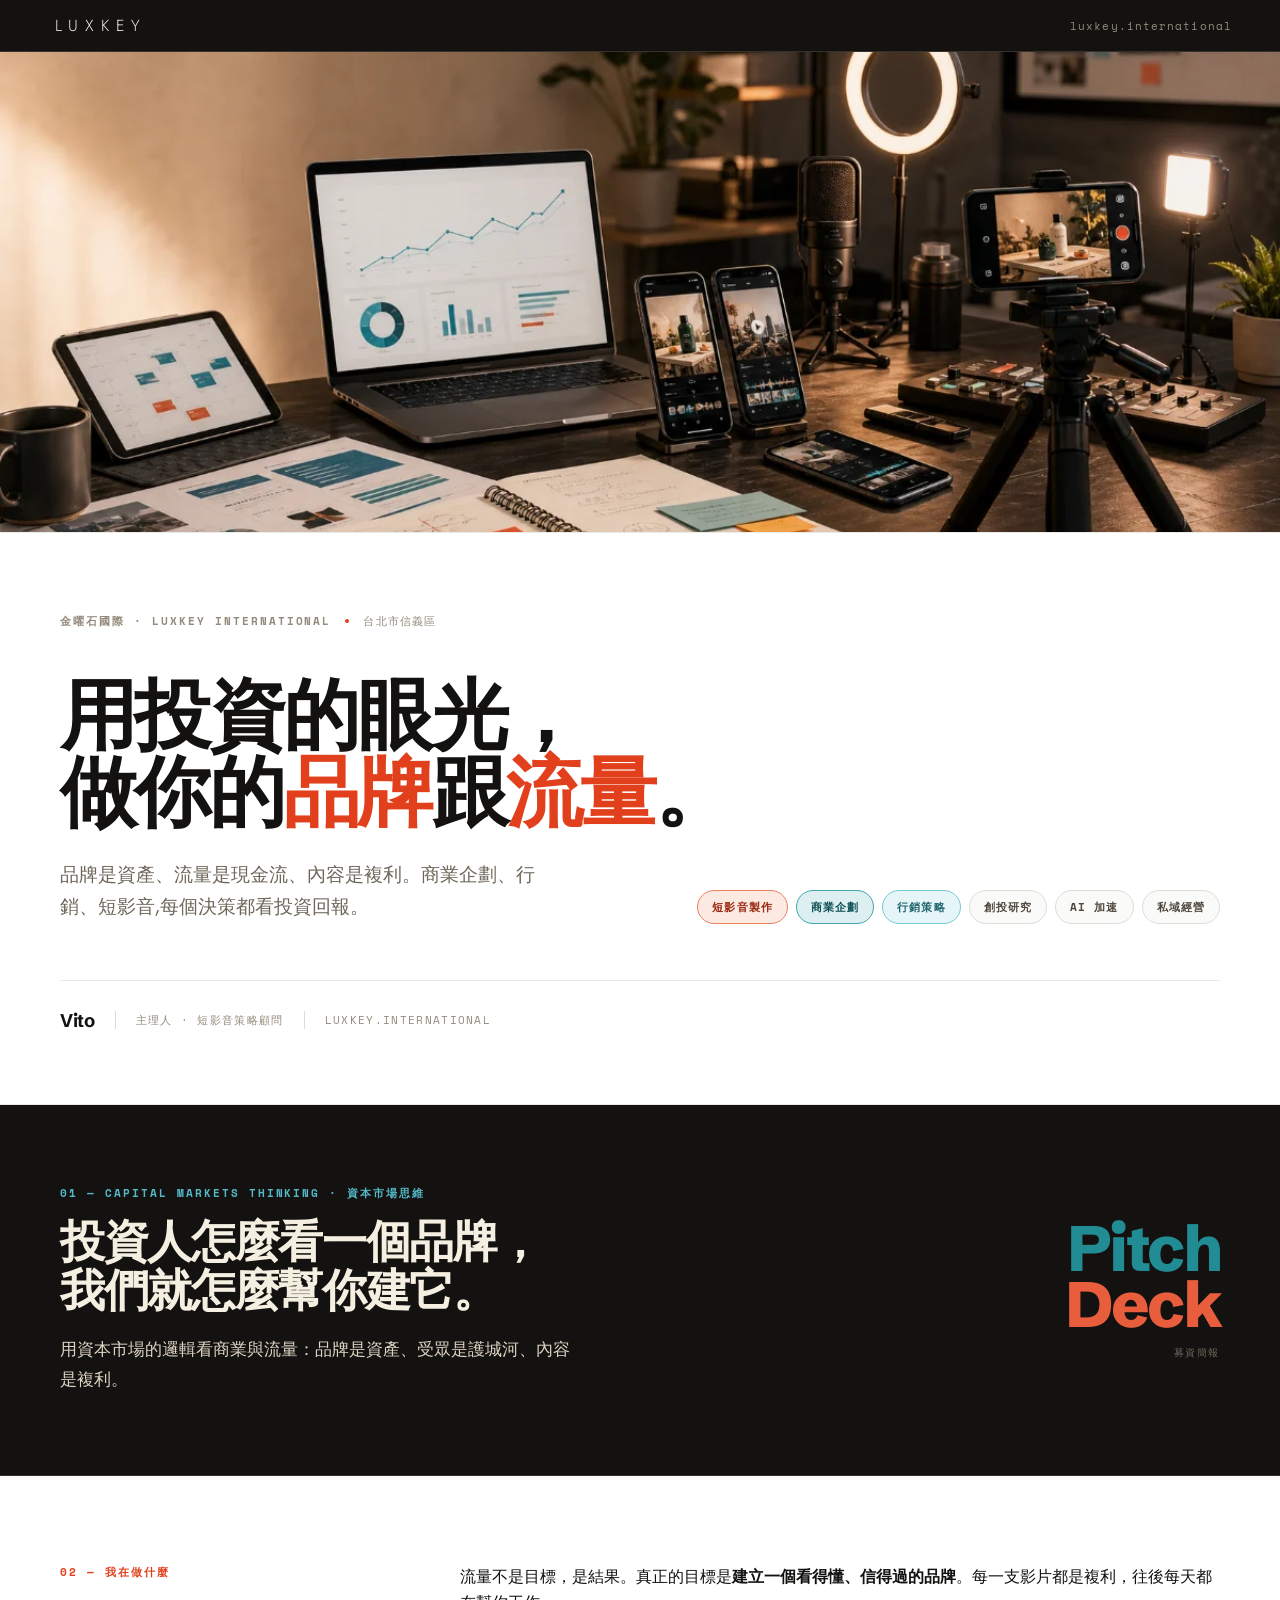
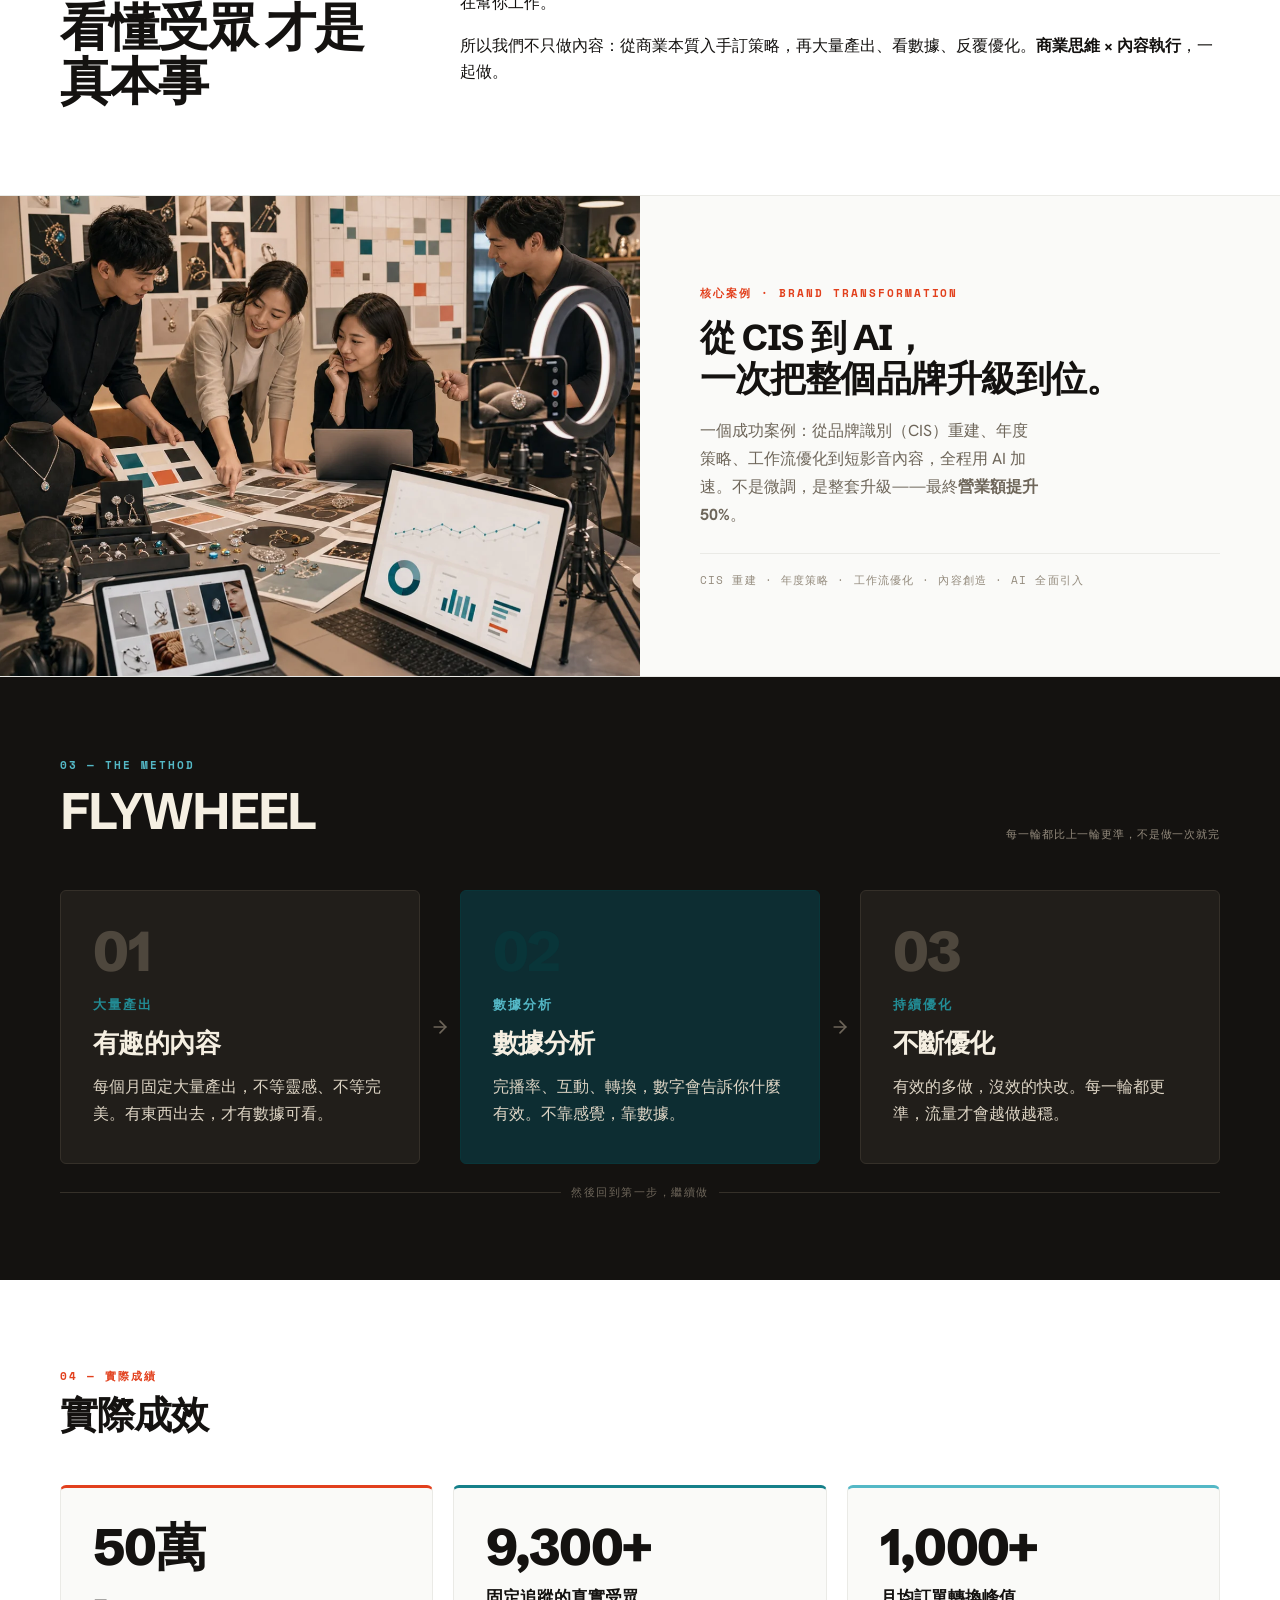
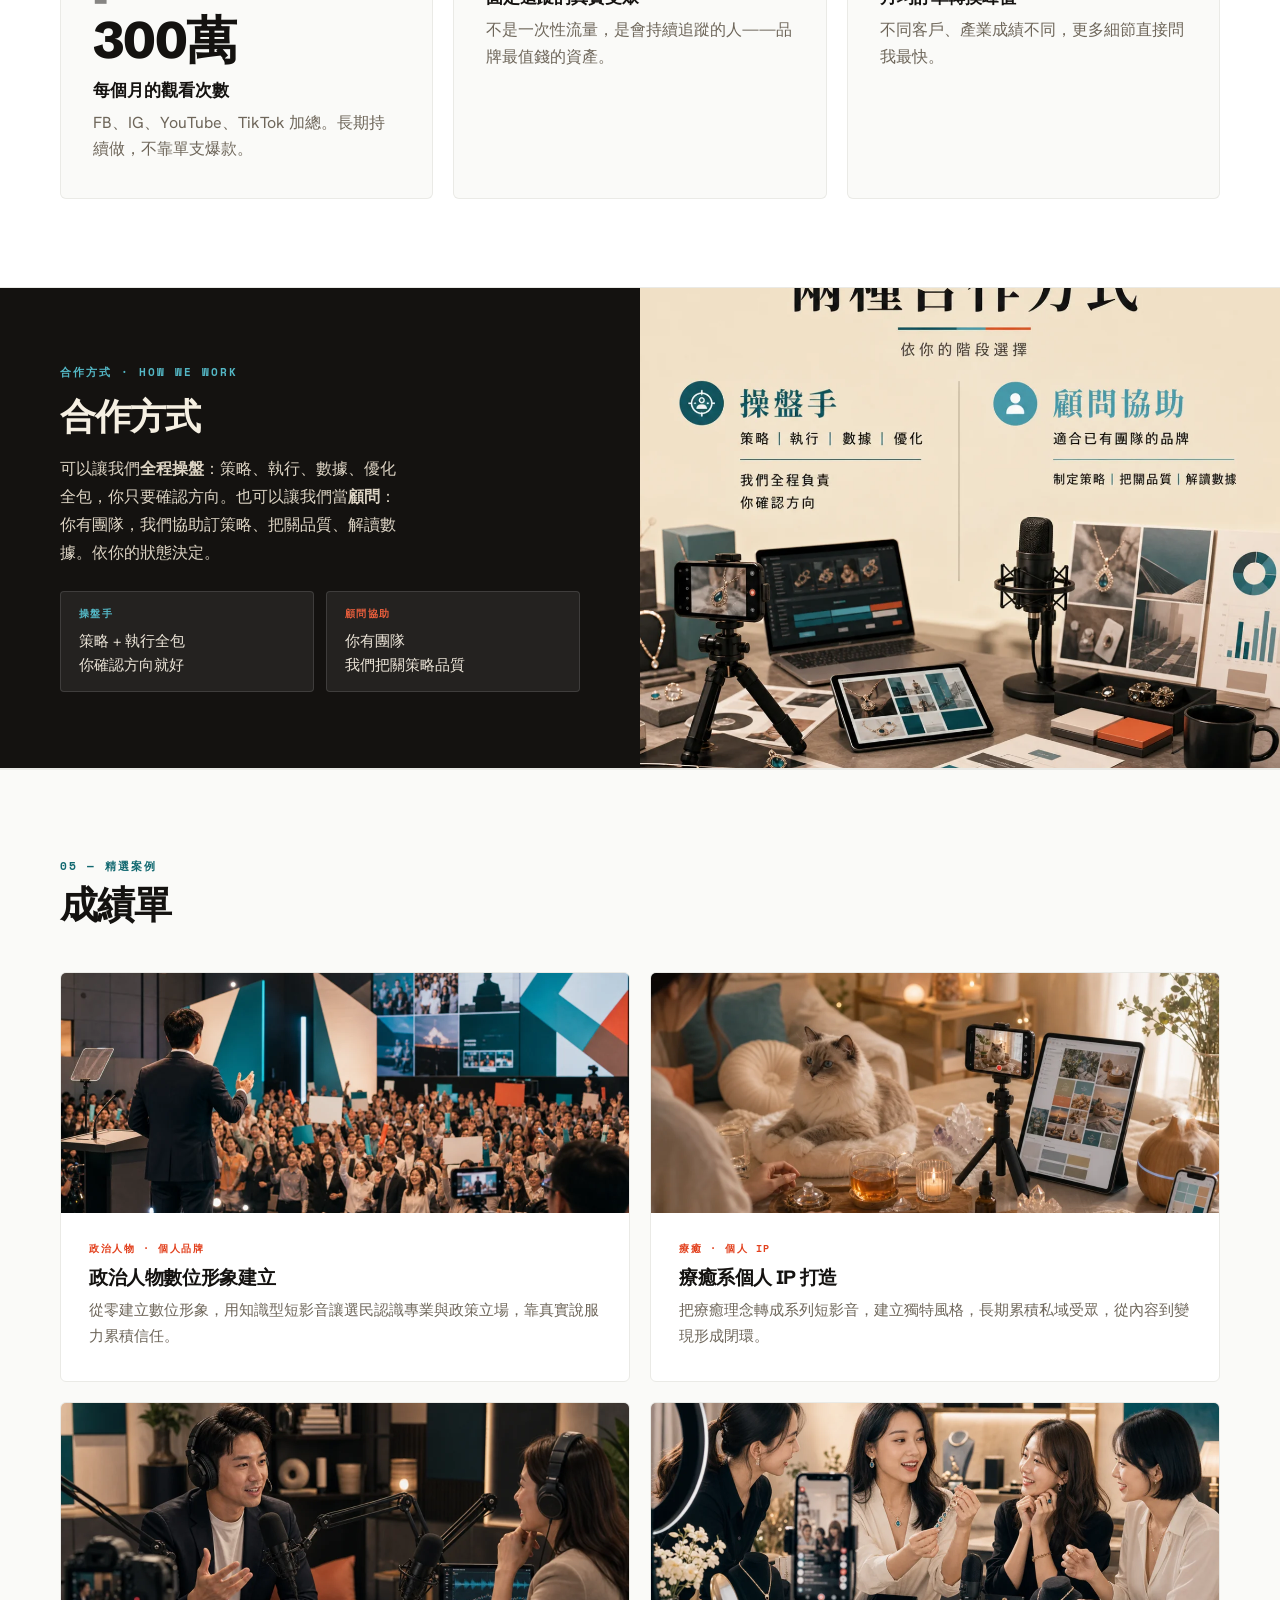
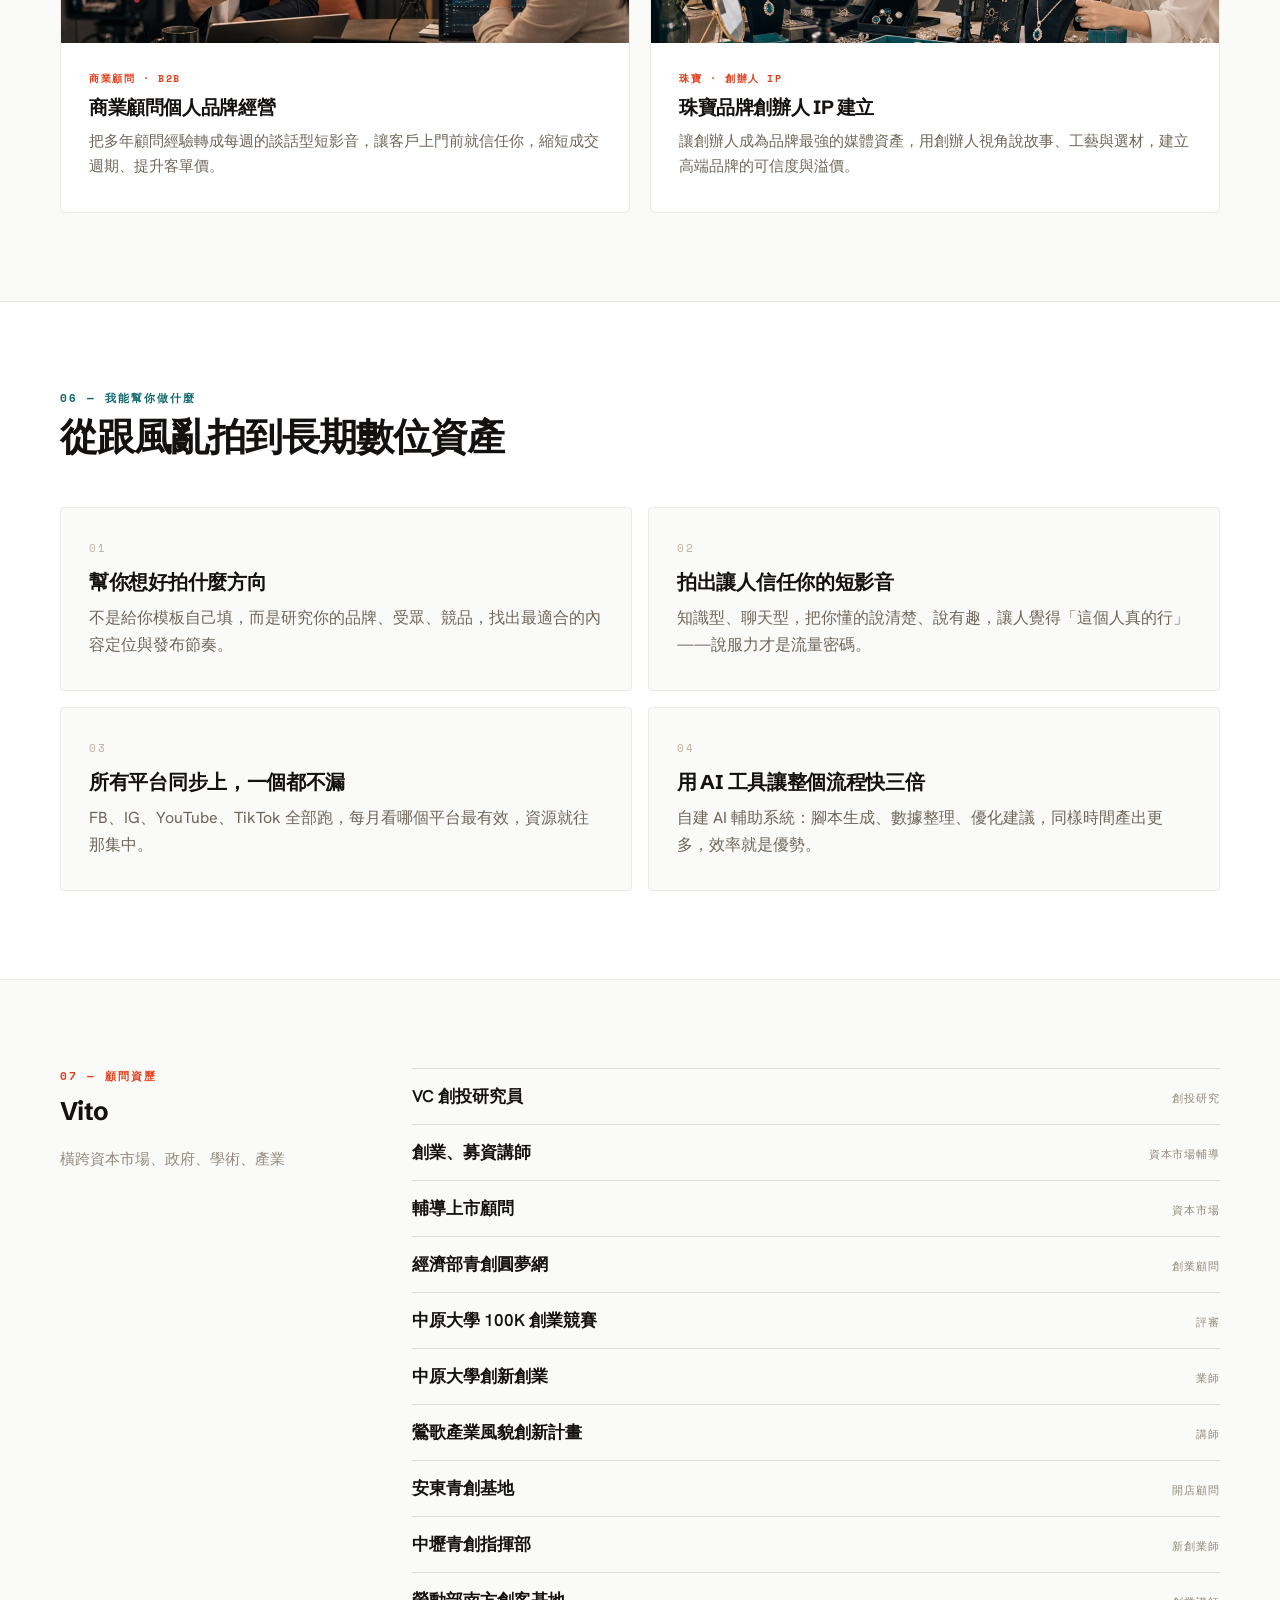
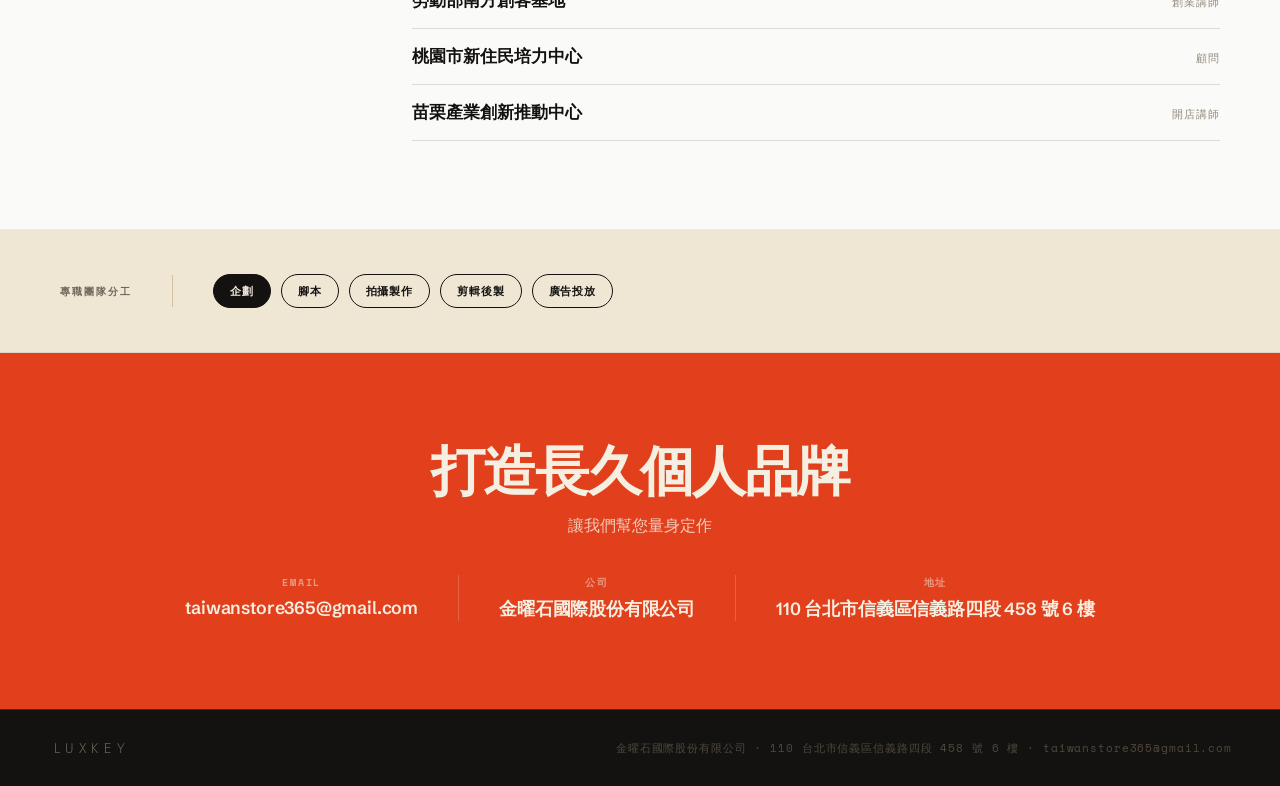
==== commit cd19b1a6: "Edit copy: trim sentences, rename flywheel verbs & section titles - Remove trailing sentence from ca" ====
--- a/Vito - 個人簡歷-print.html
+++ b/Vito - 個人簡歷-print.html
@@ -301,7 +301,7 @@
       <div>
         <div class="capital__label">01 — CAPITAL MARKETS THINKING · 資本市場思維</div>
         <h2 class="capital__title">投資人怎麼看一個品牌，<br>我們就怎麼幫你建它。</h2>
-        <p class="capital__body">用資本市場的邏輯看商業與流量：品牌是資產、受眾是護城河、內容是複利。募資、品牌、流量走同一條線——我們知道評審和 LP 在看什麼。</p>
+        <p class="capital__body">用資本市場的邏輯看商業與流量：品牌是資產、受眾是護城河、內容是複利。</p>
       </div>
       <div class="capital__mark">
         <span class="capital__mark-line" style="color:var(--teal-400);">Pitch</span>
@@ -320,9 +320,8 @@
 才是真本事</h2>
       </div>
       <div class="about__text">
-        <p>投資人看案子，看的是成長性與可複製性。我們看你的品牌，用同一種眼光。</p>
         <p>流量不是目標，是結果。真正的目標是<strong>建立一個看得懂、信得過的品牌</strong>。每一支影片都是複利，往後每天都在幫你工作。</p>
-        <p>所以我們不只做內容:從商業本質入手訂策略，再大量產出、看數據、反覆優化。<strong>商業思維 × 內容執行</strong>，一起做。</p>
+        <p>所以我們不只做內容：從商業本質入手訂策略，再大量產出、看數據、反覆優化。<strong>商業思維 × 內容執行</strong>，一起做。</p>
       </div>
     </div>
   </section>
@@ -357,7 +356,7 @@
         <div class="loop__step">
           <div class="loop__n">01</div>
           <div class="loop__sub">大量產出</div>
-          <h3 class="loop__verb">SHIP</h3>
+          <h3 class="loop__verb">有趣的內容</h3>
           <p class="loop__desc">每個月固定大量產出，不等靈感、不等完美。有東西出去，才有數據可看。</p>
         </div>
         <div class="loop__arrow">
@@ -366,7 +365,7 @@
         <div class="loop__step loop__step--mid">
           <div class="loop__n">02</div>
           <div class="loop__sub">數據分析</div>
-          <h3 class="loop__verb">SIGNAL</h3>
+          <h3 class="loop__verb">數據分析</h3>
           <p class="loop__desc">完播率、互動、轉換，數字會告訴你什麼有效。不靠感覺，靠數據。</p>
         </div>
         <div class="loop__arrow">
@@ -375,7 +374,7 @@
         <div class="loop__step">
           <div class="loop__n">03</div>
           <div class="loop__sub">持續優化</div>
-          <h3 class="loop__verb">SCALE</h3>
+          <h3 class="loop__verb">不斷優化</h3>
           <p class="loop__desc">有效的多做，沒效的快改。每一輪都更準，流量才會越做越穩。</p>
         </div>
         <div class="loop__repeat">然後回到第一步，繼續做</div>
@@ -388,7 +387,7 @@
     <div class="results__inner">
       <div class="results__header">
         <div class="results__label">04 — 實際成績</div>
-        <h2 class="results__title">做出來的數字</h2>
+        <h2 class="results__title">實際成效</h2>
       </div>
       <div class="result-grid">
         <div class="result-card">
@@ -415,7 +414,7 @@
     <div class="feature__grid">
       <div class="feature__copy feature__copy--dark">
         <div class="feature__label">合作方式 · How We Work</div>
-        <h3 class="feature__title">兩種方式合作
+        <h3 class="feature__title">合作方式
 </h3>
         <p class="feature__body">可以讓我們<strong>全程操盤</strong>：策略、執行、數據、優化全包，你只要確認方向。也可以讓我們當<strong>顧問</strong>：你有團隊，我們協助訂策略、把關品質、解讀數據。依你的狀態決定。</p>
         <div style="display:flex;gap:12px;margin-top:24px;flex-wrap:wrap;">
@@ -441,7 +440,7 @@
     <div class="cases__inner">
       <div class="cases__header">
         <div class="cases__label">05 — 精選案例</div>
-        <h2 class="cases__title">實際做過的事</h2>
+        <h2 class="cases__title">成績單</h2>
       </div>
       <div class="cases__grid">
         <div class="case-card">
